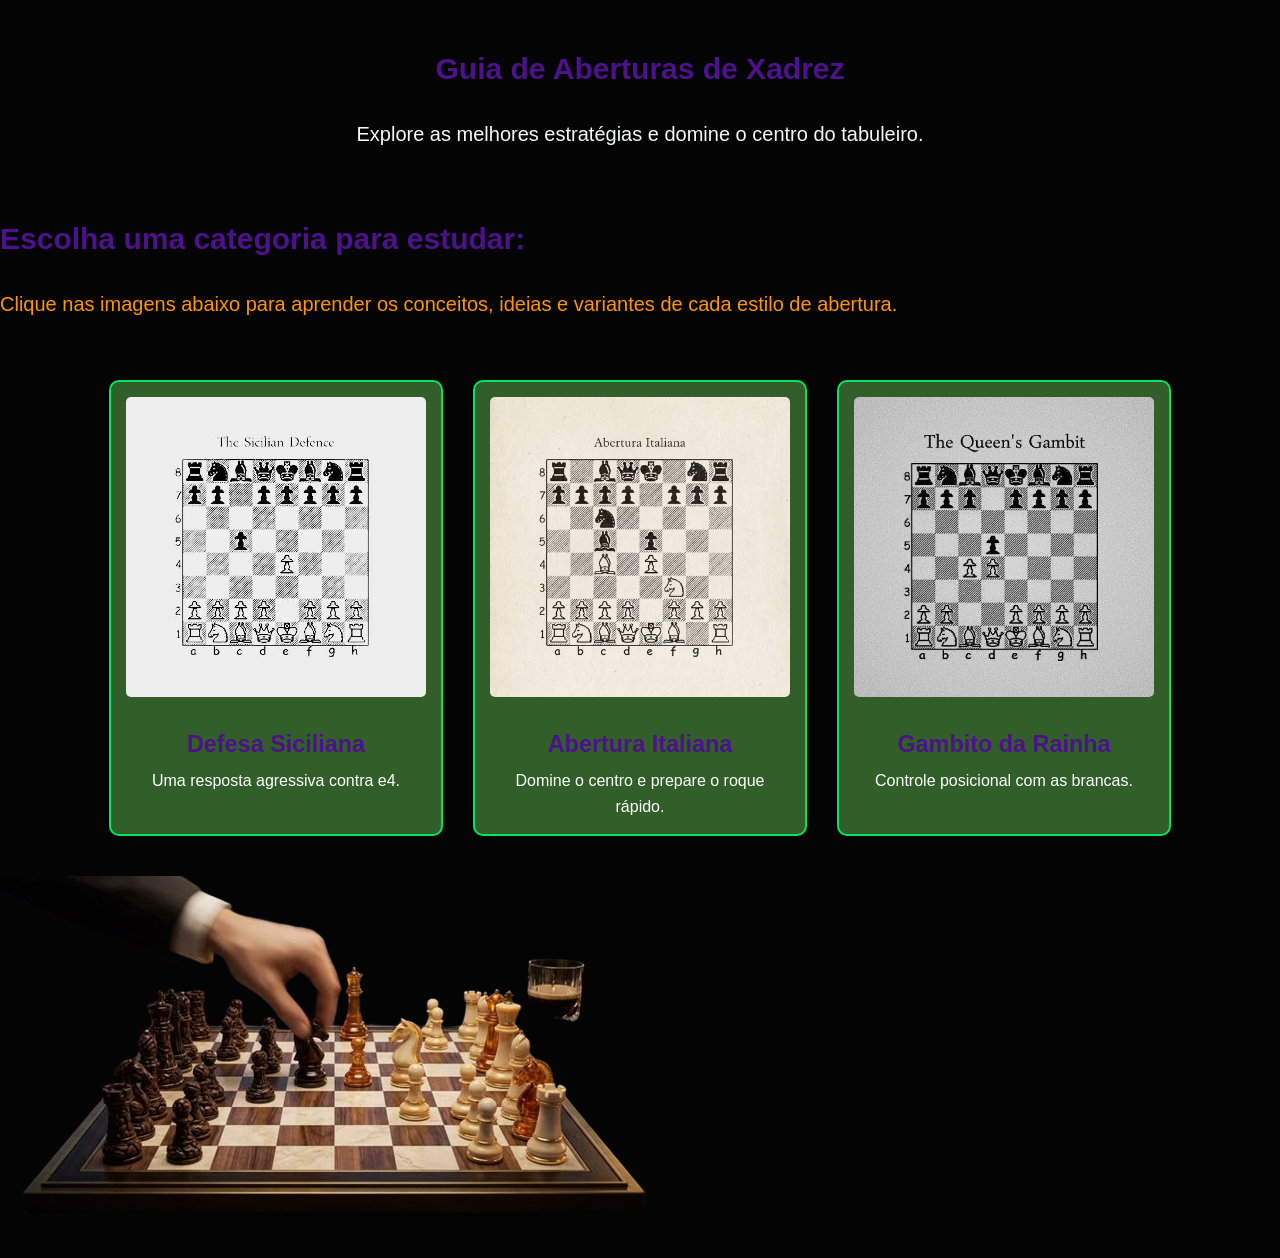
==== Abertura_Italiana.html @ a42f88b8 "Projeto site de xadrez" ====
<!DOCTYPE html>
<html lang="pt-br">
<head>
    <meta charset="UTF-8">
    <meta name="viewport" content="width=device-width, initial-scale=1.0">
    <meta http-equiv="X-UA-Compatible" content="IE=edge"> 
    <title>Aberturas de Xadrez</title>
    <link rel="stylesheet" href="xadrez.css">
</head>
<body>
    
    <header>
        <section class="cabecalho">
            <h1>Guia de Aberturas de Xadrez</h1>
            <p class="texto-claro">Explore as melhores estratégias e domine o centro do tabuleiro.</p>
        </section>
    </header>
    
    <main>
        <section class="sobre-site">
            <h2>Escolha uma categoria para estudar:</h2>
            <p>Clique nas imagens abaixo para aprender os conceitos, ideias e variantes de cada estilo de abertura.</p>
        </section>
        
        <!-- Grade de Botões de Imagens -->
        <section class="grid-aberturas">
            
            <!-- Botão 1 -->
            <a href="Defesa_Siciliana.html" class="botao-imagem">
                <!-- Substitua o src pela imagem real da abertura -->
                <img src="Siciliana.png" alt="Defesa Siciliana">
                <h3>Defesa Siciliana</h3>
                <p>Uma resposta agressiva contra e4.</p>
            </a>
            
            <!-- Botão 2 -->
            <a href="Abertura_Italiana.html" class="botao-imagem">
                <img src="Abertura italiana.png" alt="Abertura Italiana">
                <h3>Abertura Italiana</h3>
                <p>Domine o centro e prepare o roque rápido.</p>
            </a>
            
            <!-- Botão 3 -->
            <a href="Gambito_da_Rainha.html" class="botao-imagem">
                <img src="Gambito da Rainha.png" alt="Gambito da Rainha">
                <h3>Gambito da Rainha</h3>
                <p>Controle posicional com as brancas.</p>
            </a>
            
        </section>
        <img src="Tabuleirosemfundo.png" alt="Tabuleiro de xadrez">
    </main>

</body>
</html>
---- xadrez.css ----
/* ================= Base do Site ================= */
body {
    background-color: #040404; /* Fundo preto que você escolheu */
    color: #ff9500; /* Laranja para o texto padrão */
    font-family: 'Trebuchet MS', 'Lucida Sans Unicode', 'Lucida Grande', 'Lucida Sans', Arial, sans-serif;
    font-size: 20px;
    line-height: 1.6;
    margin: 0;
    padding: 0;
}

header {
    text-align: center;
    padding: 20px;
}

header img {
    height: 200px;
}

/* ================= Tipografia e Cores ================= */
h1, h2, h3 {
    color: #4c118b; /* Magenta */
}

/* Classes para destacar textos no meio dos parágrafos */
.texto-claro {
    color: #f6f8f7;
}

.destaque-ouro {
    color: #f1c15d; /* Amarelo/Ouro */
    font-weight: bold;
}

.destaque-claro {
    color: white;
    font-weight: bold;
}

/* ================= Sistema de Grid para os Botões ================= */
.grid-aberturas {
    display: flex;
    flex-wrap: wrap;
    justify-content: center;
    gap: 30px; /* Espaço entre as imagens */
    padding: 40px 20px;
}

/* ================= O Botão de Imagem Pulsante ================= */
.botao-imagem {
    background-color: #325e2a; /* Seu fundo marrom/acinzentado */
    border: 2px solid #0be25e; /* Borda rosa choque */
    border-radius: 10px;
    text-decoration: none;
    width: 300px;
    padding: 15px;
    text-align: center;
    color: #ff9500;
    
    /* Ativa a animação de pulso infinito */
    animation: pulsar 2s infinite;
    transition: transform 0.3s ease-in-out;
}

/* Efeito ao passar o mouse por cima do botão */
.botao-imagem:hover {
    transform: scale(1.05); /* Dá uma leve aumentada na imagem */
    border-color: #b03493; /* Muda para o rosa escuro */
}

.botao-imagem img {
    width: 100%; /* A imagem ocupa todo o espaço do botão */
    height: auto;
    border-radius: 5px;
    margin-bottom: 10px;
}

.botao-imagem h3 {
    margin: 10px 0 5px 0;
}

.botao-imagem p {
    font-size: 16px;
    color: white;
    margin: 0;
}

/* ================= A Animação Pulsante (Keyframes) ================= */
@keyframes pulsar {
    0% {
        box-shadow: 0 0 0 0 rgba(117, 15, 186, 0.7); /* Brilho na cor #ed0b65 */
    }
    70% {
        box-shadow: 0 0 20px 15px rgba(117, 15, 186, 0.7); /* O brilho expande e some */
    }
    100% {
        box-shadow: 0 0 0 0 rgba(117, 15, 186, 0.7);
    }
}

/* ================= Estilos da Segunda Página (Conteúdo) ================= */
.conteudo-abertura {
    max-width: 800px;
    margin: 0 auto;
    padding: 20px;
}

.btn-voltar {
    display: inline-block;
    color: #f6f8f7;
    background-color: #b03493;
    border: 2px solid #ed0b65;
    border-radius: 5px;
    padding: 10px 20px;
    text-decoration: none;
    margin: 20px;
    font-weight: bold;
}

.btn-voltar:hover {
    background-color: #ed0b65;
}

.area-tabuleiro {
    border: 2px dashed #b03493;
    padding: 50px;
    text-align: center;
    margin-top: 30px;
}
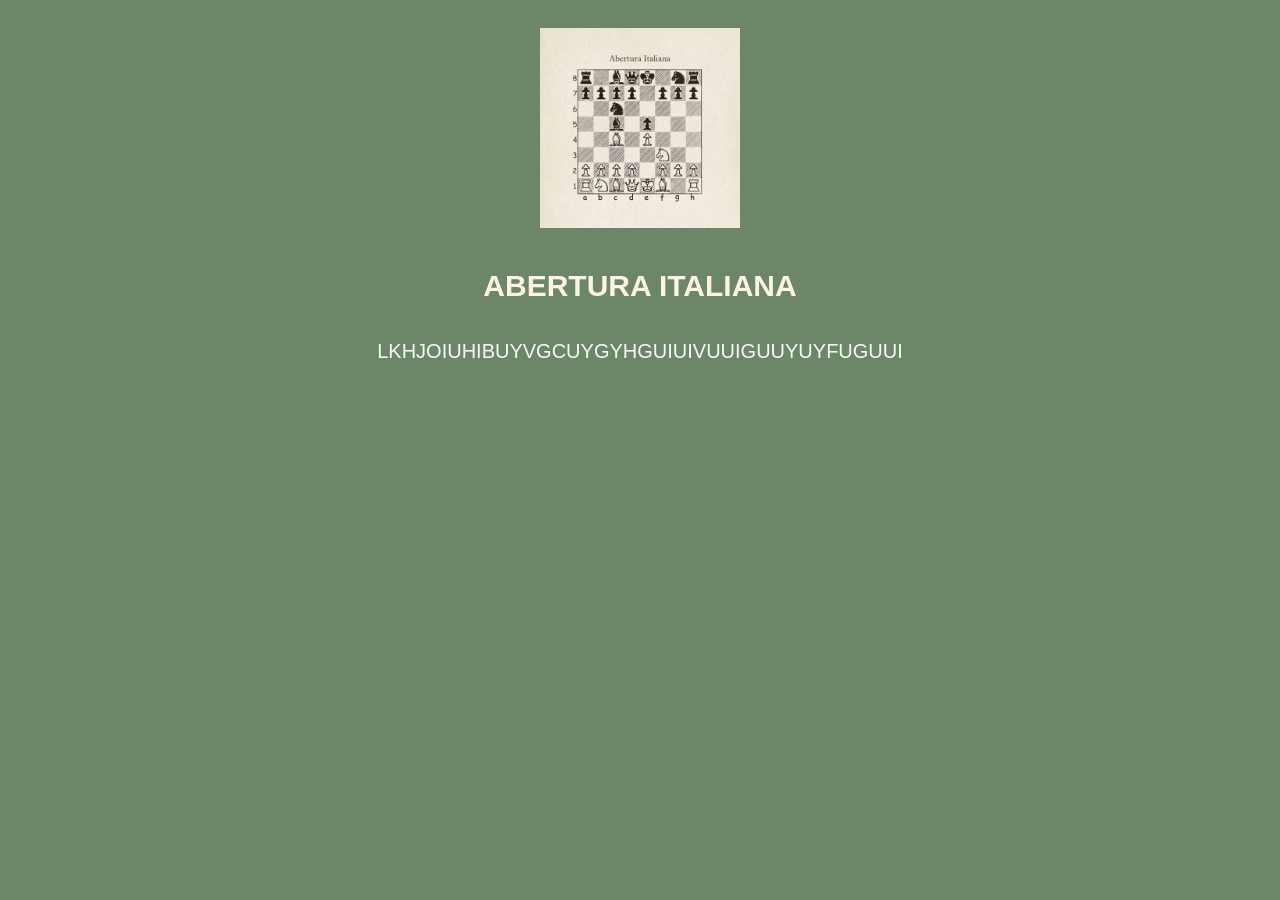
==== commit db0c2513: "alterei o href" ====
--- a/Abertura_Italiana.html
+++ b/Abertura_Italiana.html
@@ -5,50 +5,23 @@
     <meta name="viewport" content="width=device-width, initial-scale=1.0">
     <meta http-equiv="X-UA-Compatible" content="IE=edge"> 
     <title>Aberturas de Xadrez</title>
-    <link rel="stylesheet" href="xadrez.css">
+    <link rel="stylesheet" href="./style.css/xadrez.css">
 </head>
 <body>
     
     <header>
         <section class="cabecalho">
-            <h1>Guia de Aberturas de Xadrez</h1>
-            <p class="texto-claro">Explore as melhores estratégias e domine o centro do tabuleiro.</p>
+            <img src="./assets/Abertura italiana.png" alt="Tabuleiro de xadrez">
+            <h1>ABERTURA ITALIANA</h1>
+            <p class="texto-claro">LKHJOIUHIBUYVGCUYGYHGUIUIVUUIGUUYUYFUGUUI</p>
         </section>
     </header>
     
     <main>
-        <section class="sobre-site">
-            <h2>Escolha uma categoria para estudar:</h2>
-            <p>Clique nas imagens abaixo para aprender os conceitos, ideias e variantes de cada estilo de abertura.</p>
-        </section>
         
         <!-- Grade de Botões de Imagens -->
         <section class="grid-aberturas">
-            
-            <!-- Botão 1 -->
-            <a href="Defesa_Siciliana.html" class="botao-imagem">
-                <!-- Substitua o src pela imagem real da abertura -->
-                <img src="Siciliana.png" alt="Defesa Siciliana">
-                <h3>Defesa Siciliana</h3>
-                <p>Uma resposta agressiva contra e4.</p>
-            </a>
-            
-            <!-- Botão 2 -->
-            <a href="Abertura_Italiana.html" class="botao-imagem">
-                <img src="Abertura italiana.png" alt="Abertura Italiana">
-                <h3>Abertura Italiana</h3>
-                <p>Domine o centro e prepare o roque rápido.</p>
-            </a>
-            
-            <!-- Botão 3 -->
-            <a href="Gambito_da_Rainha.html" class="botao-imagem">
-                <img src="Gambito da Rainha.png" alt="Gambito da Rainha">
-                <h3>Gambito da Rainha</h3>
-                <p>Controle posicional com as brancas.</p>
-            </a>
-            
         </section>
-        <img src="Tabuleirosemfundo.png" alt="Tabuleiro de xadrez">
     </main>
 
 </body>
--- a/style.css/xadrez.css
+++ b/style.css/xadrez.css
@@ -0,0 +1,130 @@
+/* ================= Base do Site ================= */
+body {
+    background-color: #6c8767; /* Fundo preto que você escolheu */
+    color: #FCF2E5; /* Laranja para o texto padrão */
+    font-family: 'Trebuchet MS', 'Lucida Sans Unicode', 'Lucida Grande', 'Lucida Sans', Arial, sans-serif;
+    font-size: 20px;
+    line-height: 1.6;
+}
+
+header {
+    text-align: center;
+    padding: 20px;
+}
+
+header img {
+    height: 200px;
+}
+
+/* ================= Tipografia e Cores ================= */
+.h1, h2, h3 {
+    color: #d6cbbc; /* Magenta */
+    justify-content: center;
+
+}
+
+/* Classes para destacar textos no meio dos parágrafos */
+.texto-claro {
+    color: #f6f8f7;
+}
+
+.destaque-ouro {
+    color: #f1c15d; /* Amarelo/Ouro */
+    font-weight: bold;
+}
+
+.destaque-claro {
+    color: white;
+    font-weight: bold;
+}
+
+/* ================= Sistema de Grid para os Botões ================= */
+.grid-aberturas {
+    display: flex;
+    flex-wrap: wrap;
+    justify-content: center;
+    gap: 30px; /* Espaço entre as imagens */
+    padding: 40px 20px;
+}
+
+/* ================= O Botão de Imagem Pulsante ================= */
+.botao-imagem {
+    background-color: #325e2a; /* Seu fundo marrom/acinzentado */
+    border: 2px solid #0be25e; /* Borda rosa choque */
+    border-radius: 10px;
+    text-decoration: none;
+    width: 300px;
+    padding: 15px;
+    text-align: center;
+    color: #ff9500;
+    
+    /* Ativa a animação de pulso infinito */
+    animation: pulsar 2s infinite;
+    transition: transform 0.3s ease-in-out;
+}
+
+/* Efeito ao passar o mouse por cima do botão */
+.botao-imagem:hover {
+    transform: scale(1.05); /* Dá uma leve aumentada na imagem */
+    border-color: #deec0e; /* Muda para o rosa escuro */
+}
+
+.botao-imagem img {
+    width: 100%; /* A imagem ocupa todo o espaço do botão */
+    height: auto;
+    border-radius: 5px;
+    margin-bottom: 10px;
+}
+
+.botao-imagem h3 {
+    margin: 10px 0 5px 0;
+}
+
+.botao-imagem p {
+    font-size: 16px;
+    color: white;
+    margin: 0;
+}
+
+/* ================= A Animação Pulsante (Keyframes) ================= */
+@keyframes pulsar {
+    0% {
+        box-shadow: 0 0 0 0 rgba(247, 238, 66, 0.7); /* Brilho na cor #ed0b65 */
+    }
+    70% {
+        box-shadow: 0 0 20px 15px rgba(247, 238, 66, 0.7); /* O brilho expande e some */
+    }
+    100% {
+        box-shadow: 0 0 0 0 rgba(247, 238, 66, 0.7);
+    }
+}
+
+/* ================= Estilos da Segunda Página (Conteúdo) ================= */
+.conteudo-abertura {
+    max-width: 800px;
+    margin: 0 auto;
+    padding: 20px;
+}
+
+.btn-voltar {
+    display: inline-block;
+    color: #f6f8f7;
+    background-color: #b03493;
+    border: 2px solid #ed0b65;
+    border-radius: 5px;
+    padding: 10px 20px;
+    text-decoration: none;
+    margin: 20px;
+    font-weight: bold;
+}
+
+.btn-voltar:hover {
+    background-color: #ed0b65;
+}
+
+.area-tabuleiro {
+    border: 2px dashed #b03493;
+    padding: 50px;
+    text-align: center;
+    margin-top: 30px;
+}
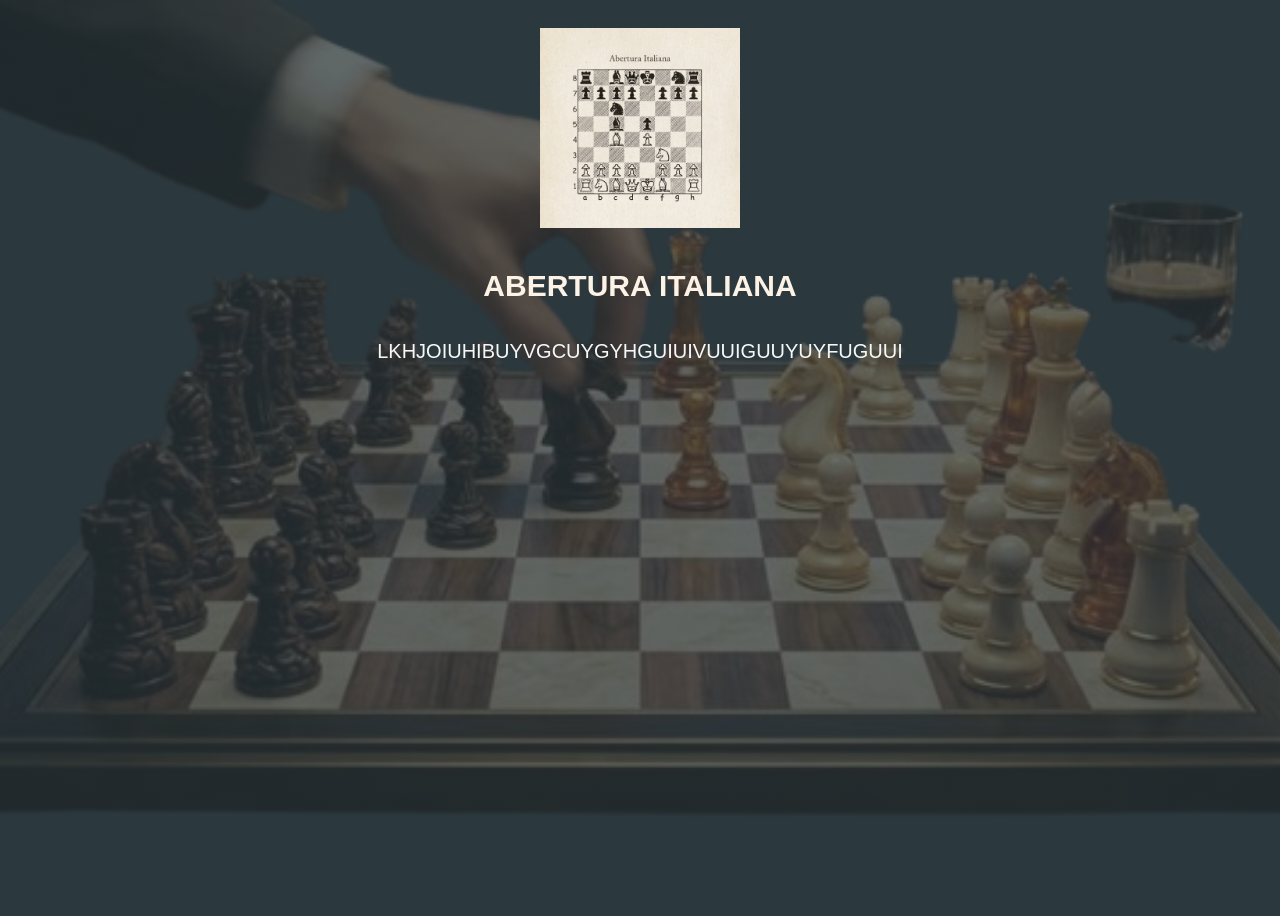
==== commit 6dcfe610: "coloquei um icone" ====
--- a/Abertura_Italiana.html
+++ b/Abertura_Italiana.html
@@ -4,8 +4,9 @@
     <meta charset="UTF-8">
     <meta name="viewport" content="width=device-width, initial-scale=1.0">
     <meta http-equiv="X-UA-Compatible" content="IE=edge"> 
+    <link rel="icon" type="image/x-icon" href="./assets/Youtube_Assets-removebg-preview.ico">
+    <link rel="stylesheet" href="./style.css/xadrez.css">
     <title>Aberturas de Xadrez</title>
-    <link rel="stylesheet" href="./style.css/xadrez.css">
 </head>
 <body>
     
--- a/style.css/xadrez.css
+++ b/style.css/xadrez.css
@@ -1,10 +1,18 @@
 /* ================= Base do Site ================= */
 body {
-    background-color: #6c8767; /* Fundo preto que você escolheu */
+    /* Troque este caminho pela imagem de fundo que você quiser usar. */
+    background-color: #2b383d;
+    background-image: linear-gradient(rgba(43, 56, 61, 0.72), rgba(43, 56, 61, 0.72)), url('../assets/Tabuleirosemfundo.png');
+    background-size: cover;
+    background-position: center;
+    background-repeat: no-repeat;
+    background-attachment: fixed;
+    min-height: 100vh;
     color: #FCF2E5; /* Laranja para o texto padrão */
     font-family: 'Trebuchet MS', 'Lucida Sans Unicode', 'Lucida Grande', 'Lucida Sans', Arial, sans-serif;
     font-size: 20px;
     line-height: 1.6;
+    justify-content: center;
 }
 
 header {
@@ -12,20 +20,20 @@
     padding: 20px;
 }
 
+/* Classes para destacar textos no meio dos parágrafos */
+.texto-claro {
+    color: #f6f8f7;
+    text-align: center;
+}
+
 header img {
     height: 200px;
 }
 
 /* ================= Tipografia e Cores ================= */
-.h1, h2, h3 {
-    color: #d6cbbc; /* Magenta */
-    justify-content: center;
-
-}
-
-/* Classes para destacar textos no meio dos parágrafos */
-.texto-claro {
-    color: #f6f8f7;
+.h1, h2, h3, p{
+    color: #f6f8f7; /* Magenta */
+    text-align: center;
 }
 
 .destaque-ouro {
@@ -42,7 +50,7 @@
 .grid-aberturas {
     display: flex;
     flex-wrap: wrap;
-    justify-content: center;
+    justify-content:center;
     gap: 30px; /* Espaço entre as imagens */
     padding: 40px 20px;
 }
@@ -65,7 +73,7 @@
 
 /* Efeito ao passar o mouse por cima do botão */
 .botao-imagem:hover {
-    transform: scale(1.05); /* Dá uma leve aumentada na imagem */
+    transform: scale(1.05); /* Aumenta o tamanho do botão */
     border-color: #deec0e; /* Muda para o rosa escuro */
 }
 
@@ -110,7 +118,7 @@
     display: inline-block;
     color: #f6f8f7;
     background-color: #b03493;
-    border: 2px solid #ed0b65;
+    border: 2px solid #cf0053;
     border-radius: 5px;
     padding: 10px 20px;
     text-decoration: none;
@@ -127,4 +135,11 @@
     padding: 50px;
     text-align: center;
     margin-top: 30px;
+}
+
+.abertura-rainha {
+    display: flex;
+    flex-direction: column;
+    align-items: center;
+    gap: 20px; /* Espaço entre os elementos */
 }
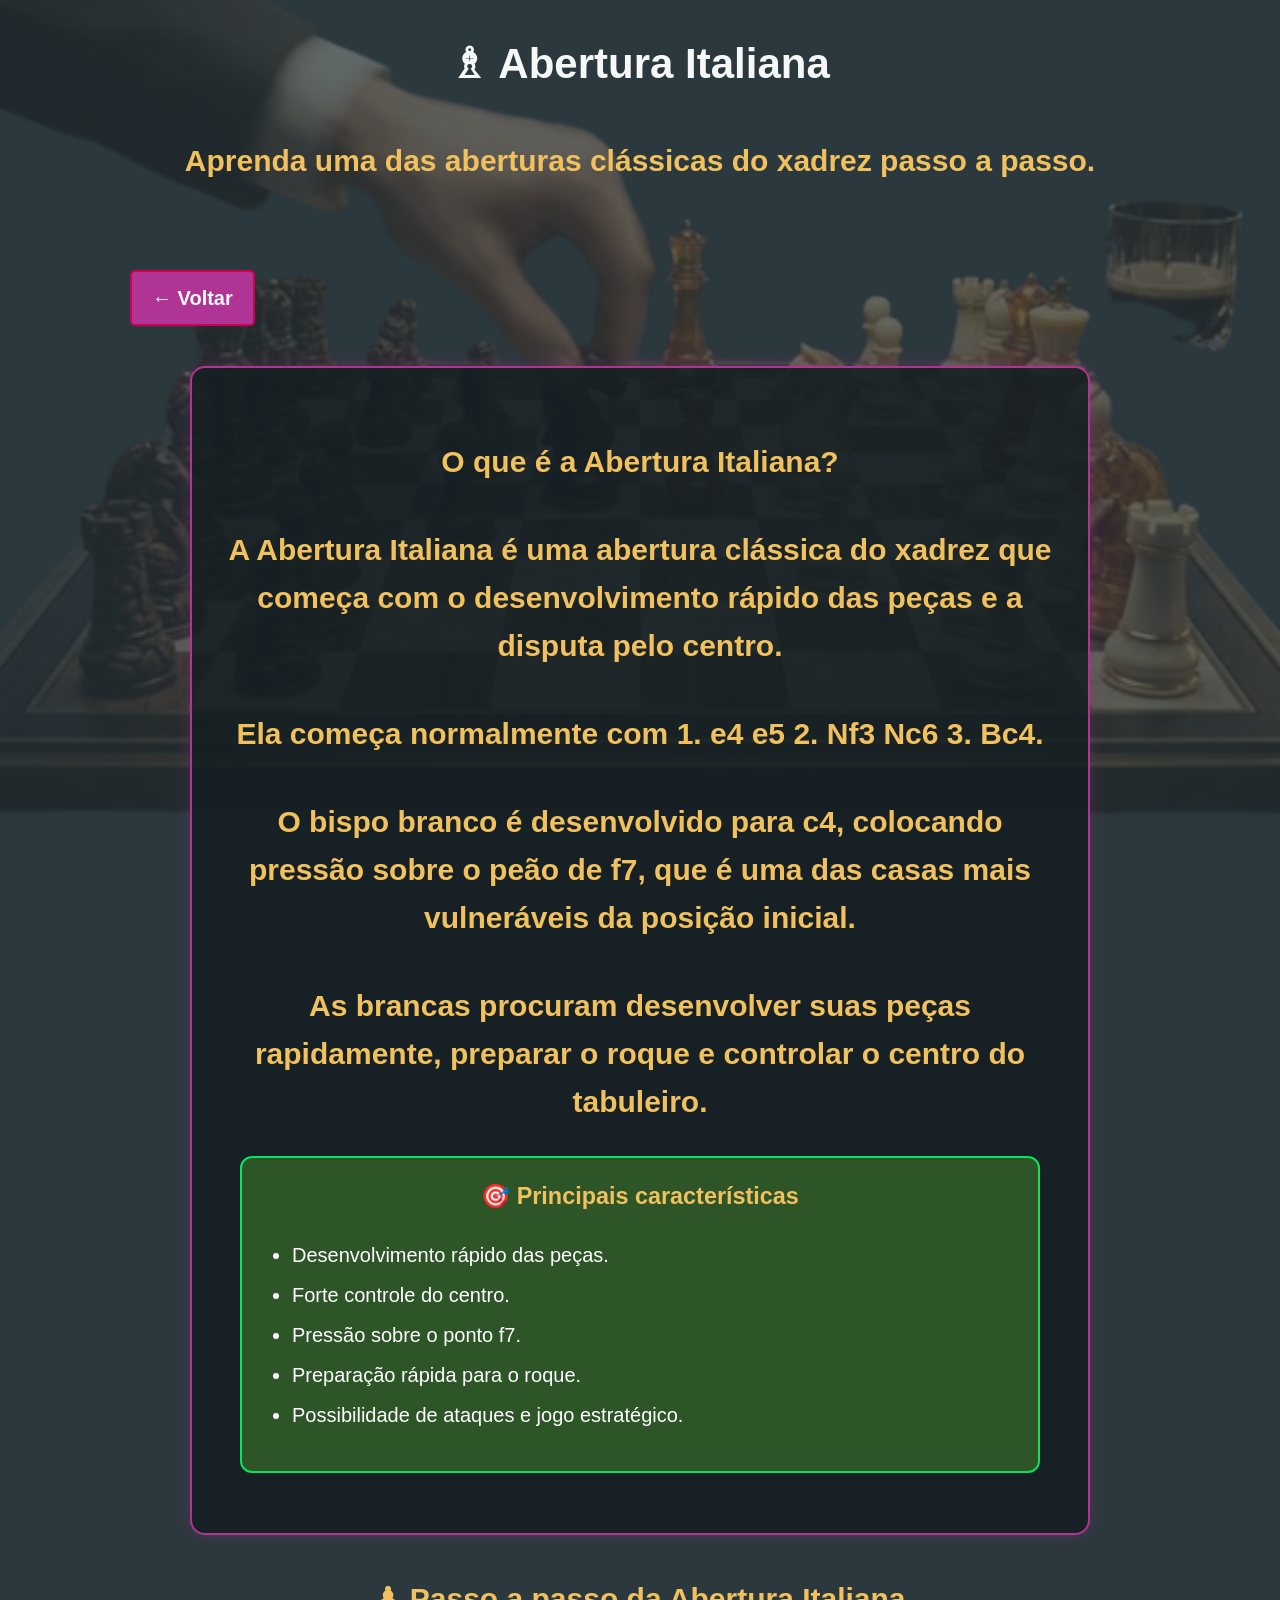
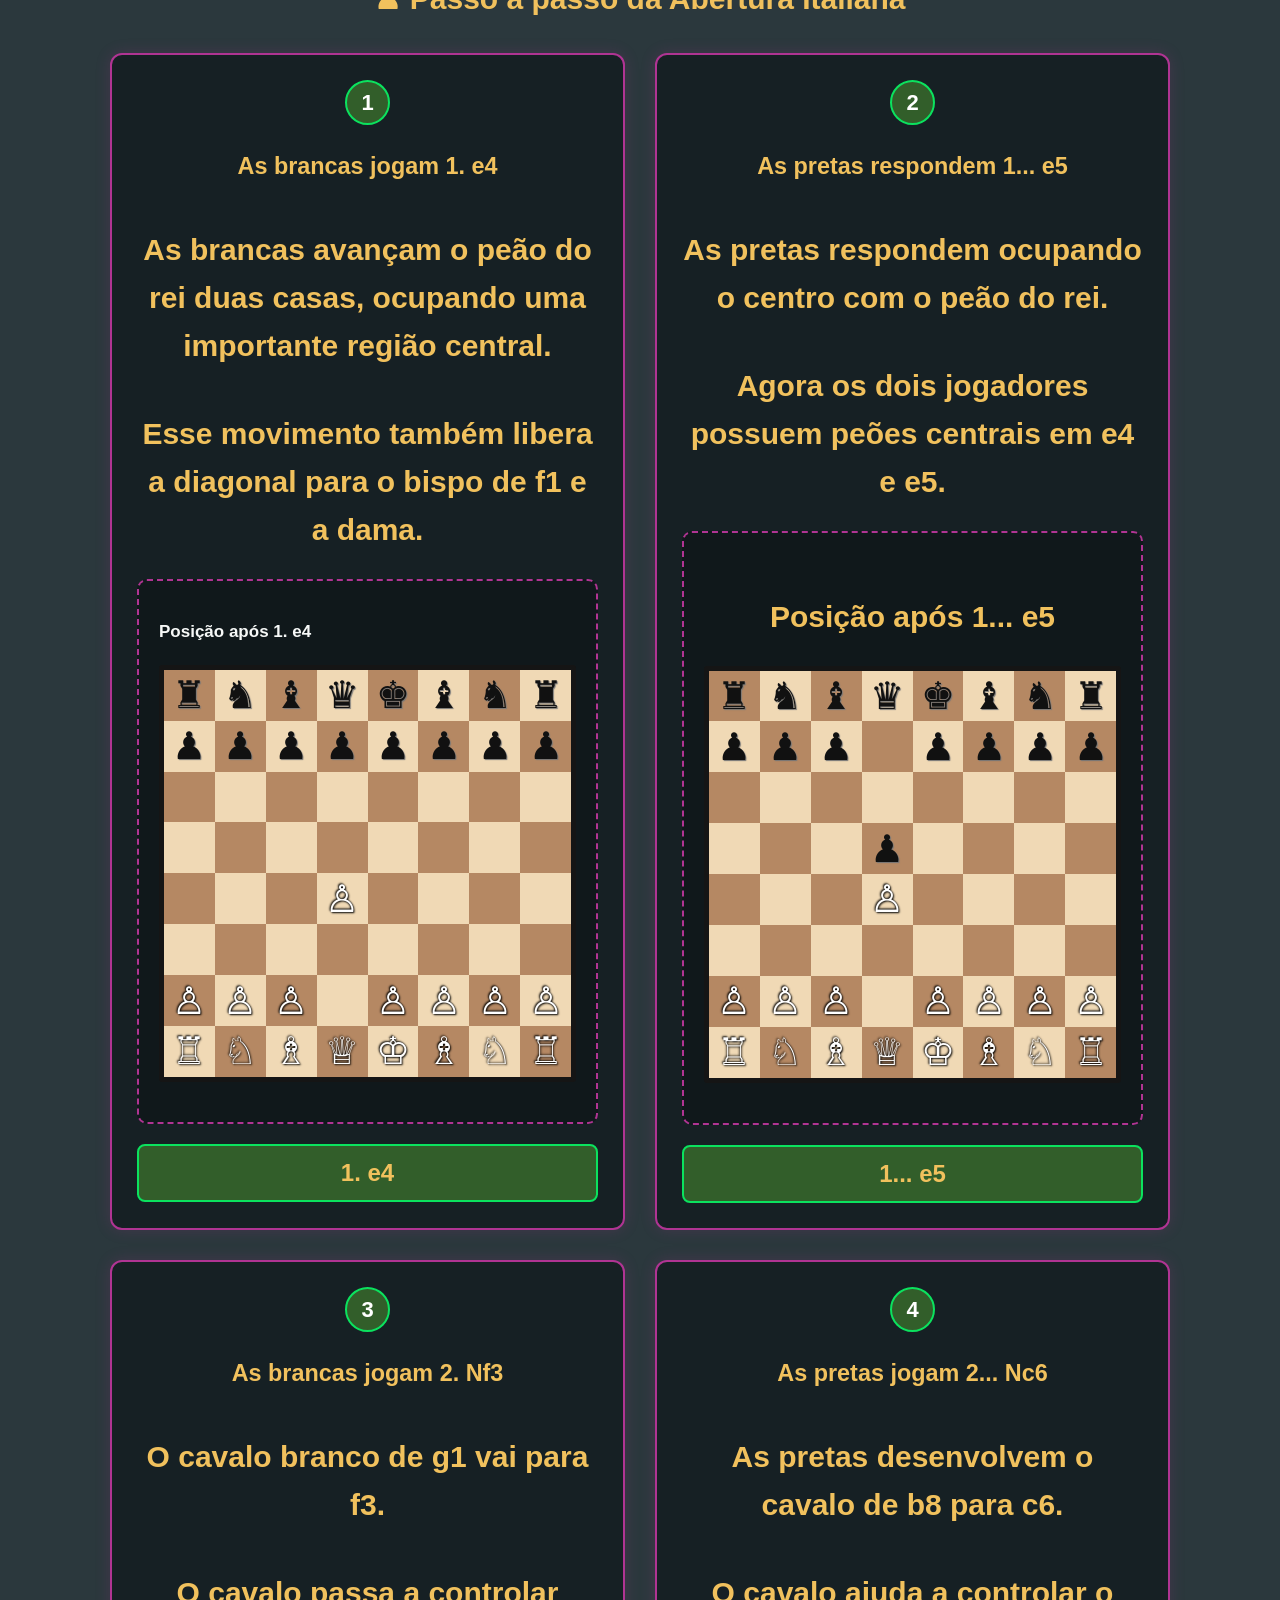
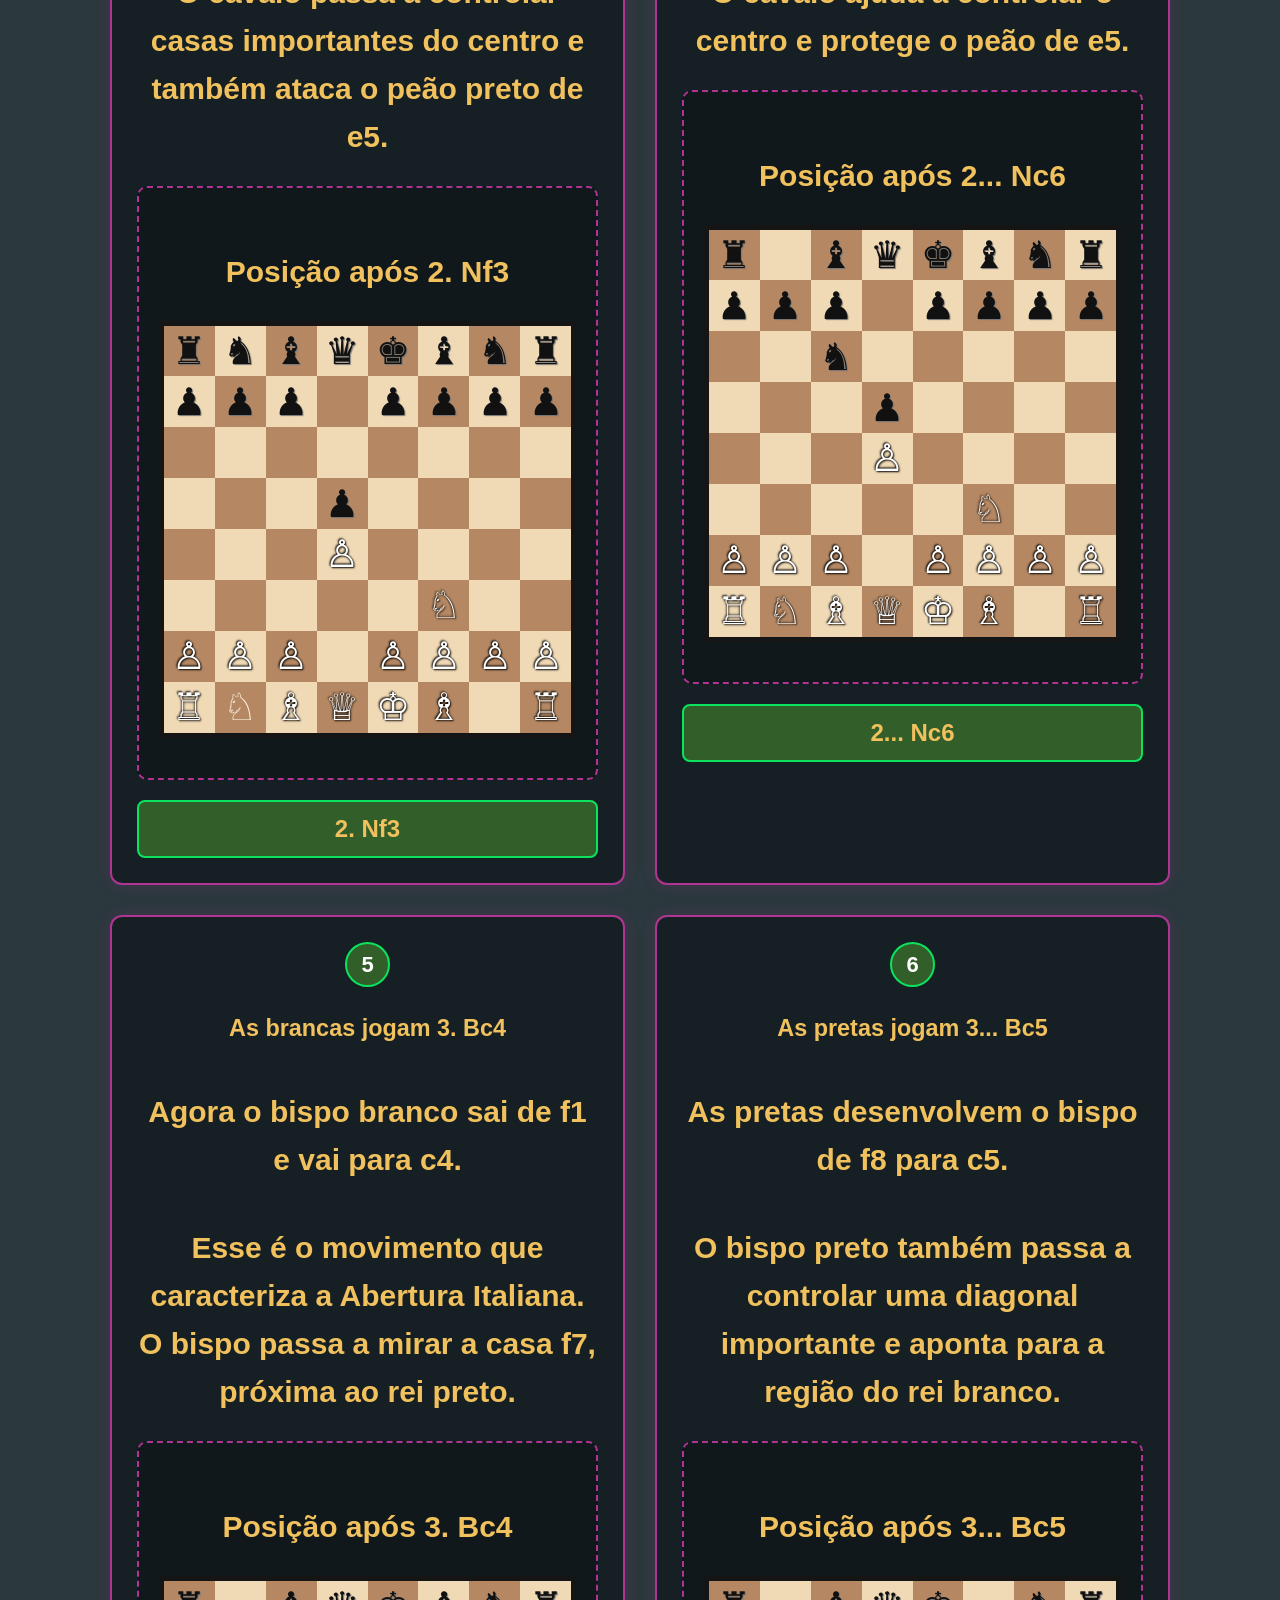
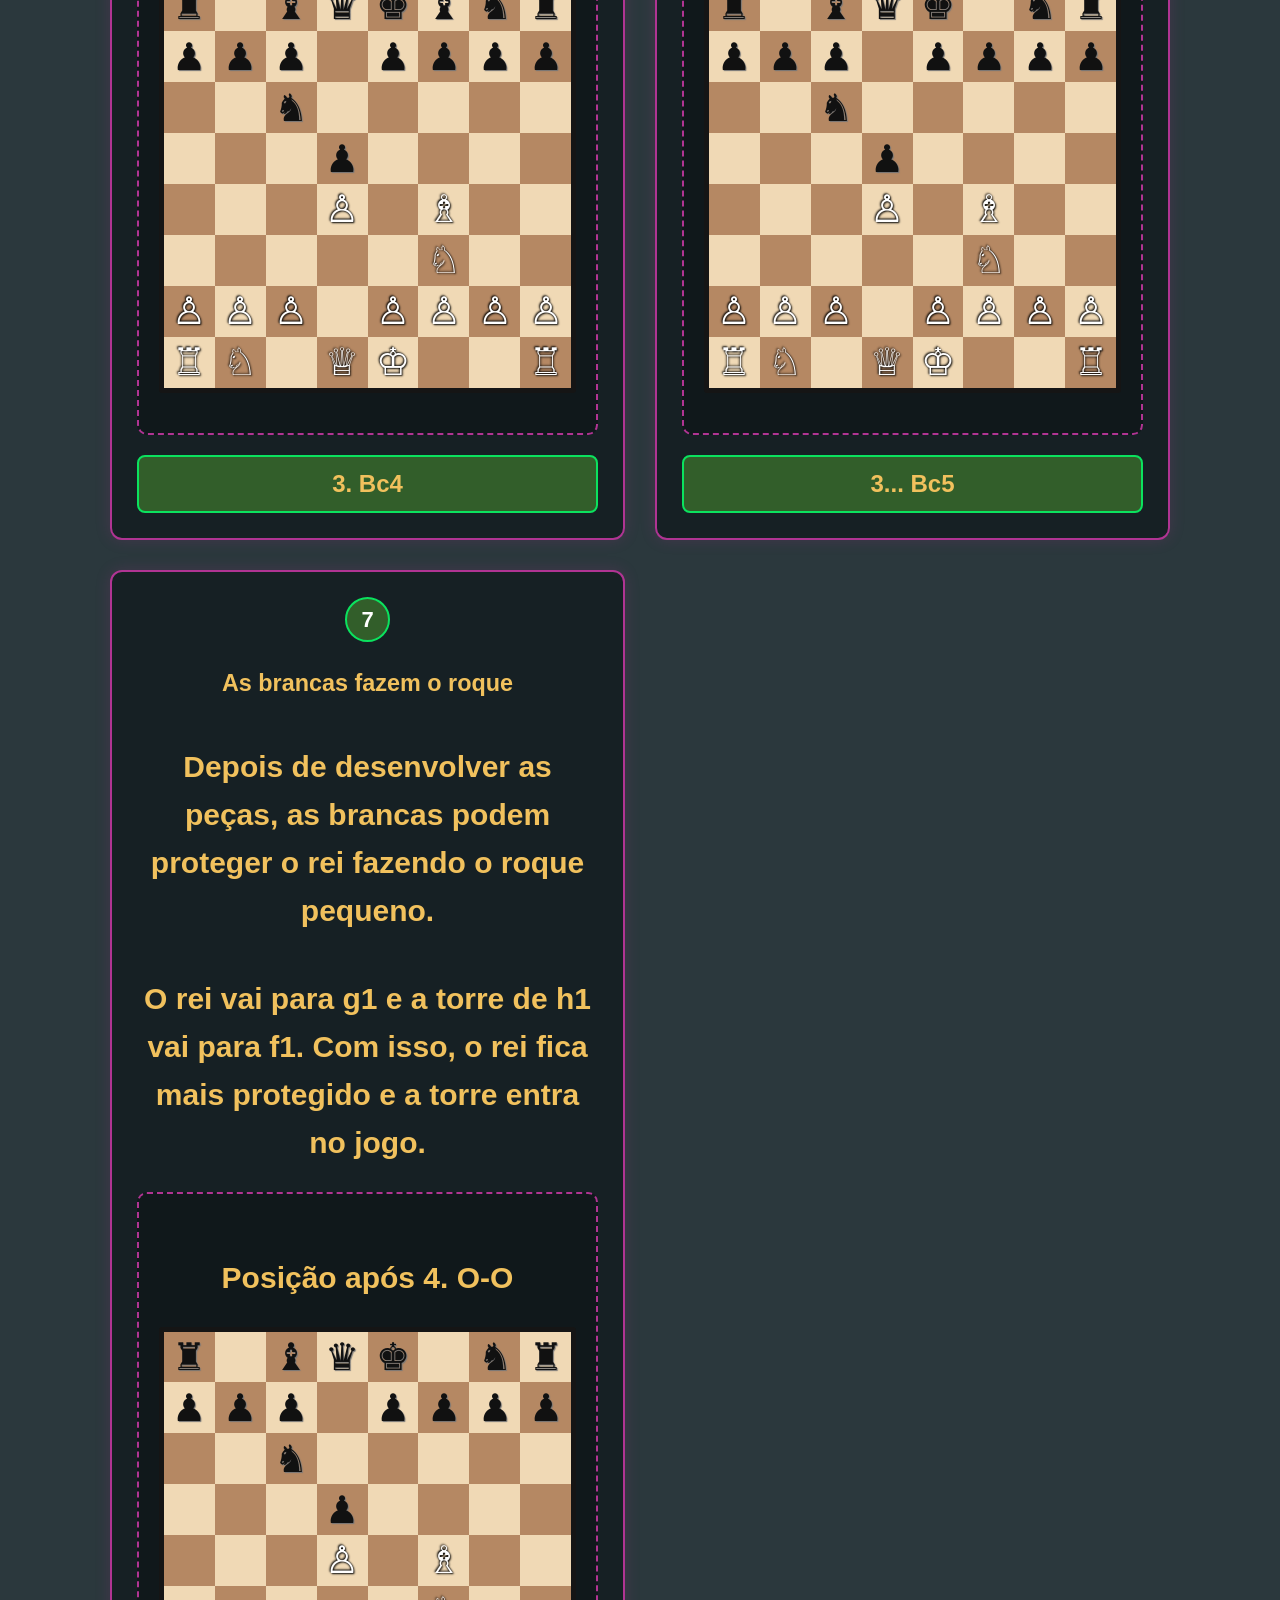
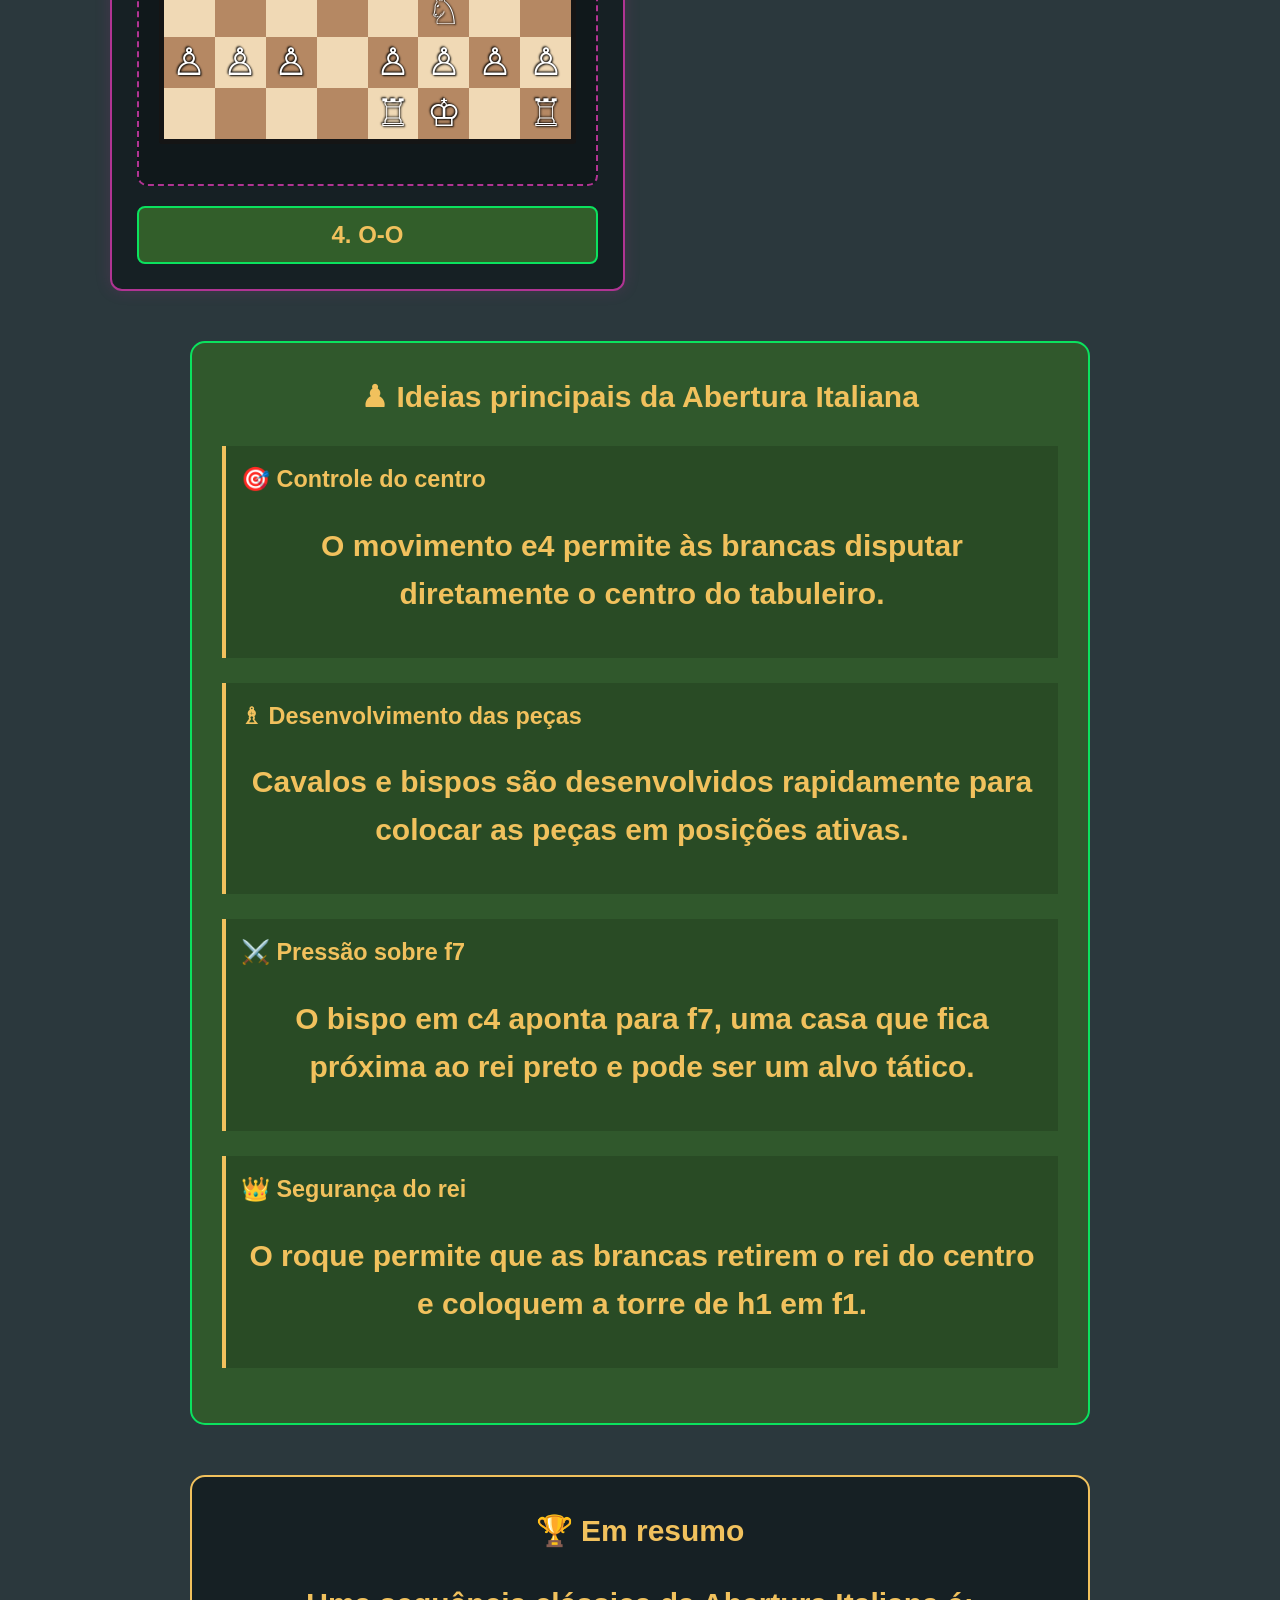
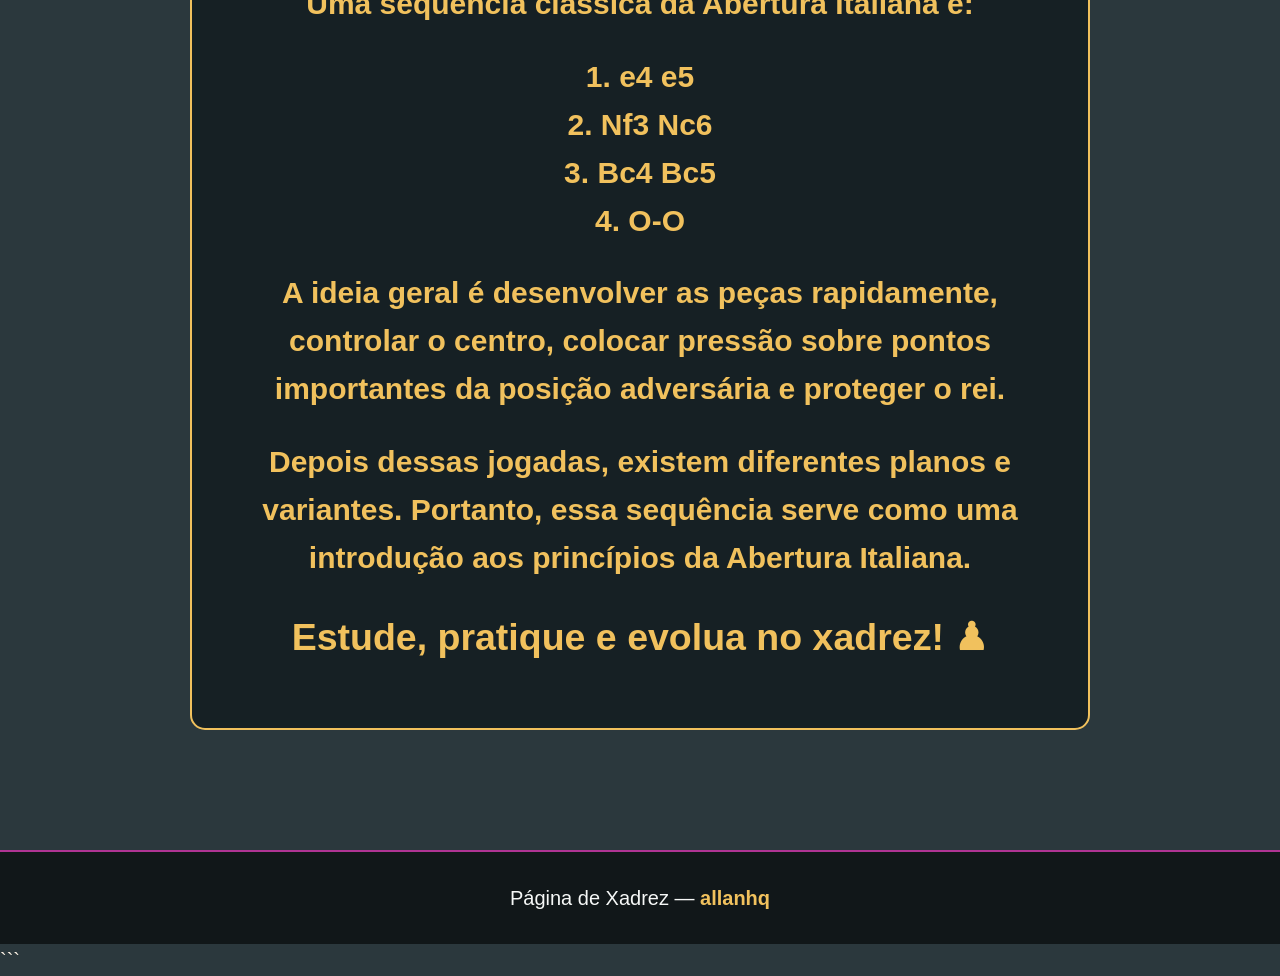
==== commit 528c9680: "Colocando as aberturas" ====
--- a/Abertura_Italiana.html
+++ b/Abertura_Italiana.html
@@ -1,29 +1,2054 @@
 <!DOCTYPE html>
-<html lang="pt-br">
+<html lang="pt-BR">
+
 <head>
+
     <meta charset="UTF-8">
+
     <meta name="viewport" content="width=device-width, initial-scale=1.0">
-    <meta http-equiv="X-UA-Compatible" content="IE=edge"> 
-    <link rel="icon" type="image/x-icon" href="./assets/Youtube_Assets-removebg-preview.ico">
-    <link rel="stylesheet" href="./style.css/xadrez.css">
-    <title>Aberturas de Xadrez</title>
+
+    <title>Abertura Italiana | Allanhq</title>
+
+
+    <style>
+
+        /* ================= BASE DO SITE ================= */
+
+        * {
+            box-sizing: border-box;
+        }
+
+        body {
+
+            background-color: #2b383d;
+
+            background-image:
+                linear-gradient(
+                    rgba(43, 56, 61, 0.72),
+                    rgba(43, 56, 61, 0.72)
+                ),
+                url('../assets/Tabuleirosemfundo.png');
+
+            background-size: cover;
+            background-position: center;
+            background-repeat: no-repeat;
+            background-attachment: fixed;
+
+            min-height: 100vh;
+
+            color: #FCF2E5;
+
+            font-family:
+                'Trebuchet MS',
+                'Lucida Sans Unicode',
+                'Lucida Grande',
+                'Lucida Sans',
+                Arial,
+                sans-serif;
+
+            font-size: 20px;
+            line-height: 1.6;
+
+            margin: 0;
+            padding: 0;
+        }
+
+
+        /* ================= CABEÇALHO ================= */
+
+        header {
+
+            text-align: center;
+
+            padding: 20px;
+        }
+
+        header h1 {
+
+            color: #f6f8f7;
+
+            font-size: 42px;
+
+            margin: 10px 0;
+        }
+
+        header p {
+
+            color: #f6f8f7;
+
+            max-width: 800px;
+
+            margin: 0 auto;
+        }
+
+
+        /* ================= TIPOGRAFIA ================= */
+
+        h1,
+        h2,
+        h3,
+        p {
+
+            color: #f6f8f7;
+
+            text-align: center;
+        }
+
+        h2 {
+
+            color: #f1c15d;
+
+            margin-top: 40px;
+        }
+
+        h3 {
+
+            color: #f1c15d;
+        }
+
+        .texto-claro {
+
+            color: #f6f8f7;
+
+            text-align: center;
+        }
+
+        .destaque-ouro {
+
+            color: #f1c15d;
+
+            font-weight: bold;
+        }
+
+        .destaque-claro {
+
+            color: white;
+
+            font-weight: bold;
+        }
+
+
+        /* ================= CONTEÚDO ================= */
+
+        .conteudo-abertura {
+
+            width: min(1100px, 92%);
+
+            margin: 0 auto;
+
+            padding: 20px;
+        }
+
+
+        /* ================= BOTÃO VOLTAR ================= */
+
+        .btn-voltar {
+
+            display: inline-block;
+
+            color: #f6f8f7;
+
+            background-color: #b03493;
+
+            border: 2px solid #cf0053;
+
+            border-radius: 5px;
+
+            padding: 10px 20px;
+
+            text-decoration: none;
+
+            margin: 20px;
+
+            font-weight: bold;
+
+            transition: 0.3s ease;
+        }
+
+        .btn-voltar:hover {
+
+            background-color: #ed0b65;
+
+            transform: scale(1.05);
+        }
+
+
+        /* ================= INTRODUÇÃO ================= */
+
+        .introducao-italiana {
+
+            background-color:
+                rgba(20, 30, 34, 0.85);
+
+            border: 2px solid #b03493;
+
+            border-radius: 15px;
+
+            padding: 30px;
+
+            margin: 20px auto 40px;
+
+            max-width: 900px;
+
+            box-shadow:
+                0 0 20px rgba(176, 52, 147, 0.25);
+        }
+
+        .introducao-italiana p {
+
+            text-align: justify;
+
+            margin: 15px 0;
+        }
+
+
+        /* ================= CAIXA DE INFORMAÇÃO ================= */
+
+        .caixa-informacao {
+
+            background-color:
+                rgba(50, 94, 42, 0.85);
+
+            border: 2px solid #0be25e;
+
+            border-radius: 12px;
+
+            padding: 20px;
+
+            margin: 30px auto;
+
+            max-width: 800px;
+        }
+
+        .caixa-informacao h3 {
+
+            margin-top: 0;
+        }
+
+        .caixa-informacao ul {
+
+            color: white;
+
+            padding-left: 30px;
+        }
+
+        .caixa-informacao li {
+
+            margin: 8px 0;
+        }
+
+
+        /* ================= PASSOS ================= */
+
+        .passos-italiana {
+
+            display: grid;
+
+            grid-template-columns:
+                repeat(2, minmax(0, 1fr));
+
+            gap: 30px;
+
+            margin-top: 30px;
+        }
+
+
+        /* ================= CARD DO PASSO ================= */
+
+        .passo-italiana {
+
+            background-color:
+                rgba(20, 30, 34, 0.90);
+
+            border: 2px solid #b03493;
+
+            border-radius: 12px;
+
+            padding: 25px;
+
+            box-shadow:
+                0 0 15px rgba(176, 52, 147, 0.20);
+
+            transition:
+                transform 0.3s ease,
+                box-shadow 0.3s ease;
+        }
+
+        .passo-italiana:hover {
+
+            transform: translateY(-5px);
+
+            box-shadow:
+                0 0 25px rgba(247, 238, 66, 0.25);
+        }
+
+
+        /* ================= NÚMERO DO PASSO ================= */
+
+        .numero-passo {
+
+            display: flex;
+
+            align-items: center;
+
+            justify-content: center;
+
+            width: 45px;
+
+            height: 45px;
+
+            margin: 0 auto 15px;
+
+            border-radius: 50%;
+
+            background-color: #325e2a;
+
+            border: 2px solid #0be25e;
+
+            color: white;
+
+            font-size: 22px;
+
+            font-weight: bold;
+        }
+
+
+        /* ================= TEXTO DOS PASSOS ================= */
+
+        .passo-italiana p {
+
+            text-align: justify;
+
+            font-size: 17px;
+
+            color: #f6f8f7;
+        }
+
+
+        /* ================= MOVIMENTO ================= */
+
+        .movimento {
+
+            display: block;
+
+            background-color: #325e2a;
+
+            border: 2px solid #0be25e;
+
+            color: #f1c15d;
+
+            text-align: center;
+
+            font-size: 24px;
+
+            font-weight: bold;
+
+            padding: 8px;
+
+            border-radius: 8px;
+
+            margin-top: 20px;
+        }
+
+
+        /* ================= ÁREA DO TABULEIRO ================= */
+
+        .area-tabuleiro {
+
+            border: 2px dashed #b03493;
+
+            padding: 20px;
+
+            text-align: center;
+
+            margin-top: 20px;
+
+            border-radius: 10px;
+
+            background-color:
+                rgba(0, 0, 0, 0.25);
+        }
+
+
+        /* ================= TABULEIRO ================= */
+
+        .tabuleiro {
+
+            width: 100%;
+
+            max-width: 420px;
+
+            aspect-ratio: 1 / 1;
+
+            margin: 20px auto;
+
+            display: grid;
+
+            grid-template-columns:
+                repeat(8, 1fr);
+
+            border: 5px solid #151515;
+
+            border-radius: 3px;
+
+            overflow: hidden;
+        }
+
+
+        .casa {
+
+            display: flex;
+
+            align-items: center;
+
+            justify-content: center;
+
+            aspect-ratio: 1 / 1;
+
+            font-size:
+                clamp(20px, 5vw, 38px);
+
+            line-height: 1;
+        }
+
+        .clara {
+
+            background-color: #f0d9b5;
+        }
+
+        .escura {
+
+            background-color: #b58863;
+        }
+
+        .branca {
+
+            color: #ffffff;
+
+            text-shadow:
+                1px 1px 2px #000,
+                -1px -1px 2px #000;
+        }
+
+        .preta {
+
+            color: #111111;
+
+            text-shadow:
+                1px 1px 1px #777;
+        }
+
+
+        /* ================= IDEIAS PRINCIPAIS ================= */
+
+        .ideias-principais {
+
+            background-color:
+                rgba(50, 94, 42, 0.85);
+
+            border: 2px solid #0be25e;
+
+            border-radius: 15px;
+
+            padding: 30px;
+
+            margin: 50px auto;
+
+            max-width: 900px;
+        }
+
+        .ideias-principais h2 {
+
+            margin-top: 0;
+        }
+
+        .ideia {
+
+            margin: 25px 0;
+
+            padding: 15px;
+
+            border-left:
+                4px solid #f1c15d;
+
+            background-color:
+                rgba(0, 0, 0, 0.15);
+        }
+
+        .ideia h3 {
+
+            text-align: left;
+
+            margin-top: 0;
+        }
+
+        .ideia p {
+
+            text-align: justify;
+
+            margin-bottom: 0;
+        }
+
+
+        /* ================= RESUMO ================= */
+
+        .resumo-italiana {
+
+            background-color:
+                rgba(20, 30, 34, 0.90);
+
+            border: 2px solid #f1c15d;
+
+            border-radius: 15px;
+
+            padding: 30px;
+
+            margin: 50px auto;
+
+            max-width: 900px;
+        }
+
+        .resumo-italiana h2 {
+
+            margin-top: 0;
+        }
+
+        .resumo-italiana p {
+
+            text-align: justify;
+        }
+
+        .frase-final {
+
+            color: #f1c15d;
+
+            font-size: 25px;
+
+            font-weight: bold;
+
+            text-align: center;
+
+            margin-top: 25px;
+        }
+
+
+        /* ================= RODAPÉ ================= */
+
+        footer {
+
+            text-align: center;
+
+            padding: 30px 20px;
+
+            margin-top: 50px;
+
+            background-color:
+                rgba(15, 20, 22, 0.90);
+
+            border-top:
+                2px solid #b03493;
+        }
+
+        footer p {
+
+            margin: 0;
+        }
+
+
+        /* ================= RESPONSIVIDADE ================= */
+
+        @media (max-width: 900px) {
+
+            body {
+
+                background-attachment: scroll;
+
+                font-size: 18px;
+            }
+
+            header h1 {
+
+                font-size: 35px;
+            }
+
+            .passos-italiana {
+
+                grid-template-columns: 1fr;
+            }
+
+            .conteudo-abertura {
+
+                width: 94%;
+
+                padding: 10px;
+            }
+        }
+
+
+        /* ================= CELULAR ================= */
+
+        @media (max-width: 600px) {
+
+            body {
+
+                font-size: 16px;
+
+                background-image:
+                    linear-gradient(
+                        rgba(43, 56, 61, 0.82),
+                        rgba(43, 56, 61, 0.82)
+                    ),
+                    url('../assets/Tabuleirosemfundo.png');
+            }
+
+            header {
+
+                padding: 15px 10px;
+            }
+
+            header h1 {
+
+                font-size: 28px;
+
+                line-height: 1.2;
+            }
+
+            header p {
+
+                font-size: 16px;
+            }
+
+            h2 {
+
+                font-size: 25px;
+            }
+
+            h3 {
+
+                font-size: 20px;
+            }
+
+            .conteudo-abertura {
+
+                width: 100%;
+
+                padding: 10px;
+            }
+
+            .btn-voltar {
+
+                display: block;
+
+                width: fit-content;
+
+                margin: 15px auto;
+            }
+
+            .introducao-italiana {
+
+                padding: 18px;
+
+                margin-top: 20px;
+            }
+
+            .introducao-italiana p {
+
+                text-align: left;
+
+                font-size: 16px;
+            }
+
+            .caixa-informacao {
+
+                padding: 18px;
+            }
+
+            .caixa-informacao ul {
+
+                padding-left: 20px;
+            }
+
+            .passos-italiana {
+
+                display: flex;
+
+                flex-direction: column;
+
+                gap: 20px;
+            }
+
+            .passo-italiana {
+
+                padding: 18px;
+            }
+
+            .passo-italiana p {
+
+                text-align: left;
+
+                font-size: 16px;
+            }
+
+            .tabuleiro {
+
+                max-width: 330px;
+
+                border-width: 3px;
+            }
+
+            .casa {
+
+                font-size: 27px;
+            }
+
+            .movimento {
+
+                font-size: 20px;
+            }
+
+            .ideias-principais,
+            .resumo-italiana {
+
+                padding: 20px;
+
+                margin: 30px auto;
+            }
+
+            .ideia p,
+            .resumo-italiana p {
+
+                text-align: left;
+
+                font-size: 16px;
+            }
+
+            .frase-final {
+
+                font-size: 20px;
+            }
+
+            footer {
+
+                padding: 20px 10px;
+            }
+        }
+
+
+        /* ================= CELULARES PEQUENOS ================= */
+
+        @media (max-width: 380px) {
+
+            header h1 {
+
+                font-size: 24px;
+            }
+
+            .tabuleiro {
+
+                max-width: 280px;
+            }
+
+            .casa {
+
+                font-size: 22px;
+            }
+
+            .passo-italiana {
+
+                padding: 14px;
+            }
+
+            .movimento {
+
+                font-size: 18px;
+            }
+        }
+
+    </style>
+
 </head>
+
+
 <body>
-    
+
+
+    <!-- ================= CABEÇALHO ================= -->
+
     <header>
-        <section class="cabecalho">
-            <img src="./assets/Abertura italiana.png" alt="Tabuleiro de xadrez">
-            <h1>ABERTURA ITALIANA</h1>
-            <p class="texto-claro">LKHJOIUHIBUYVGCUYGYHGUIUIVUUIGUUYUYFUGUUI</p>
+
+        <h1>
+            ♗ Abertura Italiana
+        </h1>
+
+        <h2>
+            Aprenda uma das aberturas clássicas do xadrez
+            passo a passo.
+        </h2>
+
+    </header>
+
+
+    <!-- ================= CONTEÚDO ================= -->
+
+    <main class="conteudo-abertura">
+
+
+        <!-- BOTÃO VOLTAR -->
+
+        <a href="index.html" class="btn-voltar">
+            ← Voltar
+        </a>
+
+
+        <!-- ================= INTRODUÇÃO ================= -->
+
+        <section class="introducao-italiana">
+
+            <h2>
+                O que é a Abertura Italiana?
+            </h2>
+
+            <h2>
+                A <span class="destaque-ouro">
+                    Abertura Italiana
+                </span>
+                é uma abertura clássica do xadrez que começa
+                com o desenvolvimento rápido das peças e a disputa
+                pelo centro.
+            </h2>
+
+            <h2>
+                Ela começa normalmente com
+                <strong>1. e4 e5 2. Nf3 Nc6 3. Bc4</strong>.
+            </h2>
+
+            <h2>
+                O bispo branco é desenvolvido para c4,
+                colocando pressão sobre o peão de f7,
+                que é uma das casas mais vulneráveis da posição inicial.
+            </h2>
+
+            <h2>
+                As brancas procuram desenvolver suas peças rapidamente,
+                preparar o roque e controlar o centro do tabuleiro.
+            </h2>
+
+
+            <!-- CAIXA DE INFORMAÇÃO -->
+
+            <div class="caixa-informacao">
+
+                <h3>
+                    🎯 Principais características
+                </h3>
+
+                <ul>
+
+                    <li>
+                        Desenvolvimento rápido das peças.
+                    </li>
+
+                    <li>
+                        Forte controle do centro.
+                    </li>
+
+                    <li>
+                        Pressão sobre o ponto f7.
+                    </li>
+
+                    <li>
+                        Preparação rápida para o roque.
+                    </li>
+
+                    <li>
+                        Possibilidade de ataques e jogo estratégico.
+                    </li>
+
+                </ul>
+
+            </div>
+
         </section>
-    </header>
-    
-    <main>
-        
-        <!-- Grade de Botões de Imagens -->
-        <section class="grid-aberturas">
+
+
+        <!-- ================= PASSO A PASSO ================= -->
+
+        <h2>
+            ♟ Passo a passo da Abertura Italiana
+        </h2>
+
+
+        <section class="passos-italiana">
+
+
+            <!-- =====================================================
+                 PASSO 1
+            ====================================================== -->
+
+            <article class="passo-italiana">
+
+                <div class="numero-passo">
+                    1
+                </div>
+
+                <h3>
+                    As brancas jogam 1. e4
+                </h3>
+
+                <h2>
+                    As brancas avançam o peão do rei duas casas,
+                    ocupando uma importante região central.
+                </h2>
+
+                <h2>
+                    Esse movimento também libera a diagonal
+                    para o bispo de f1 e a dama.
+                </h2>
+
+
+                <!-- TABULEIRO -->
+
+                <div class="area-tabuleiro">
+
+                    <p class="destaque-ouro">
+                        Posição após 1. e4
+                    </p>
+
+                    <div class="tabuleiro">
+
+
+                        <!-- 8 -->
+
+                        <div class="casa escura preta">♜</div>
+                        <div class="casa clara preta">♞</div>
+                        <div class="casa escura preta">♝</div>
+                        <div class="casa clara preta">♛</div>
+                        <div class="casa escura preta">♚</div>
+                        <div class="casa clara preta">♝</div>
+                        <div class="casa escura preta">♞</div>
+                        <div class="casa clara preta">♜</div>
+
+
+                        <!-- 7 -->
+
+                        <div class="casa clara preta">♟</div>
+                        <div class="casa escura preta">♟</div>
+                        <div class="casa clara preta">♟</div>
+                        <div class="casa escura preta">♟</div>
+                        <div class="casa clara preta">♟</div>
+                        <div class="casa escura preta">♟</div>
+                        <div class="casa clara preta">♟</div>
+                        <div class="casa escura preta">♟</div>
+
+
+                        <!-- 6 -->
+
+                        <div class="casa escura"></div>
+                        <div class="casa clara"></div>
+                        <div class="casa escura"></div>
+                        <div class="casa clara"></div>
+                        <div class="casa escura"></div>
+                        <div class="casa clara"></div>
+                        <div class="casa escura"></div>
+                        <div class="casa clara"></div>
+
+
+                        <!-- 5 -->
+
+                        <div class="casa clara"></div>
+                        <div class="casa escura"></div>
+                        <div class="casa clara"></div>
+                        <div class="casa escura"></div>
+                        <div class="casa clara"></div>
+                        <div class="casa escura"></div>
+                        <div class="casa clara"></div>
+                        <div class="casa escura"></div>
+
+
+                        <!-- 4 -->
+
+                        <div class="casa escura"></div>
+                        <div class="casa clara"></div>
+                        <div class="casa escura"></div>
+                        <div class="casa clara branca">
+                            ♙
+                        </div>
+                        <div class="casa escura"></div>
+                        <div class="casa clara"></div>
+                        <div class="casa escura"></div>
+                        <div class="casa clara"></div>
+
+
+                        <!-- 3 -->
+
+                        <div class="casa clara"></div>
+                        <div class="casa escura"></div>
+                        <div class="casa clara"></div>
+                        <div class="casa escura"></div>
+                        <div class="casa clara"></div>
+                        <div class="casa escura"></div>
+                        <div class="casa clara"></div>
+                        <div class="casa escura"></div>
+
+
+                        <!-- 2 -->
+
+                        <div class="casa escura branca">♙</div>
+                        <div class="casa clara branca">♙</div>
+                        <div class="casa escura branca">♙</div>
+                        <div class="casa clara"></div>
+                        <div class="casa escura branca">♙</div>
+                        <div class="casa clara branca">♙</div>
+                        <div class="casa escura branca">♙</div>
+                        <div class="casa clara branca">♙</div>
+
+
+                        <!-- 1 -->
+
+                        <div class="casa clara branca">♖</div>
+                        <div class="casa escura branca">♘</div>
+                        <div class="casa clara branca">♗</div>
+                        <div class="casa escura branca">♕</div>
+                        <div class="casa clara branca">♔</div>
+                        <div class="casa escura branca">♗</div>
+                        <div class="casa clara branca">♘</div>
+                        <div class="casa escura branca">♖</div>
+
+                    </div>
+
+                </div>
+
+
+                <span class="movimento">
+                    1. e4
+                </span>
+
+            </article>
+
+
+            <!-- =====================================================
+                 PASSO 2
+            ====================================================== -->
+
+            <article class="passo-italiana">
+
+                <div class="numero-passo">
+                    2
+                </div>
+
+                <h3>
+                    As pretas respondem 1... e5
+                </h3>
+
+                <h2>
+                    As pretas respondem ocupando o centro com
+                    o peão do rei.
+                </h2>
+
+                <h2>
+                    Agora os dois jogadores possuem peões centrais
+                    em e4 e e5.
+                </h2>
+
+
+                <!-- TABULEIRO -->
+
+                <div class="area-tabuleiro">
+
+                    <h2 class="destaque-ouro">
+                        Posição após 1... e5
+                    </h2>
+
+                    <div class="tabuleiro">
+
+
+                        <!-- 8 -->
+
+                        <div class="casa escura preta">♜</div>
+                        <div class="casa clara preta">♞</div>
+                        <div class="casa escura preta">♝</div>
+                        <div class="casa clara preta">♛</div>
+                        <div class="casa escura preta">♚</div>
+                        <div class="casa clara preta">♝</div>
+                        <div class="casa escura preta">♞</div>
+                        <div class="casa clara preta">♜</div>
+
+
+                        <!-- 7 -->
+
+                        <div class="casa clara preta">♟</div>
+                        <div class="casa escura preta">♟</div>
+                        <div class="casa clara preta">♟</div>
+                        <div class="casa escura"></div>
+                        <div class="casa clara preta">♟</div>
+                        <div class="casa escura preta">♟</div>
+                        <div class="casa clara preta">♟</div>
+                        <div class="casa escura preta">♟</div>
+
+
+                        <!-- 6 -->
+
+                        <div class="casa escura"></div>
+                        <div class="casa clara"></div>
+                        <div class="casa escura"></div>
+                        <div class="casa clara"></div>
+                        <div class="casa escura"></div>
+                        <div class="casa clara"></div>
+                        <div class="casa escura"></div>
+                        <div class="casa clara"></div>
+
+
+                        <!-- 5 -->
+
+                        <div class="casa clara"></div>
+                        <div class="casa escura"></div>
+                        <div class="casa clara"></div>
+                        <div class="casa escura preta">
+                            ♟
+                        </div>
+                        <div class="casa clara"></div>
+                        <div class="casa escura"></div>
+                        <div class="casa clara"></div>
+                        <div class="casa escura"></div>
+
+
+                        <!-- 4 -->
+
+                        <div class="casa escura"></div>
+                        <div class="casa clara"></div>
+                        <div class="casa escura"></div>
+                        <div class="casa clara branca">
+                            ♙
+                        </div>
+                        <div class="casa escura"></div>
+                        <div class="casa clara"></div>
+                        <div class="casa escura"></div>
+                        <div class="casa clara"></div>
+
+
+                        <!-- 3 -->
+
+                        <div class="casa clara"></div>
+                        <div class="casa escura"></div>
+                        <div class="casa clara"></div>
+                        <div class="casa escura"></div>
+                        <div class="casa clara"></div>
+                        <div class="casa escura"></div>
+                        <div class="casa clara"></div>
+                        <div class="casa escura"></div>
+
+
+                        <!-- 2 -->
+
+                        <div class="casa escura branca">♙</div>
+                        <div class="casa clara branca">♙</div>
+                        <div class="casa escura branca">♙</div>
+                        <div class="casa clara"></div>
+                        <div class="casa escura branca">♙</div>
+                        <div class="casa clara branca">♙</div>
+                        <div class="casa escura branca">♙</div>
+                        <div class="casa clara branca">♙</div>
+
+
+                        <!-- 1 -->
+
+                        <div class="casa clara branca">♖</div>
+                        <div class="casa escura branca">♘</div>
+                        <div class="casa clara branca">♗</div>
+                        <div class="casa escura branca">♕</div>
+                        <div class="casa clara branca">♔</div>
+                        <div class="casa escura branca">♗</div>
+                        <div class="casa clara branca">♘</div>
+                        <div class="casa escura branca">♖</div>
+
+                    </div>
+
+                </div>
+
+
+                <span class="movimento">
+                    1... e5
+                </span>
+
+            </article>
+
+
+            <!-- =====================================================
+                 PASSO 3
+            ====================================================== -->
+
+            <article class="passo-italiana">
+
+                <div class="numero-passo">
+                    3
+                </div>
+
+                <h3>
+                    As brancas jogam 2. Nf3
+                </h3>
+
+                <h2>
+                    O cavalo branco de g1 vai para f3.
+                </h2>
+
+                <h2>
+                    O cavalo passa a controlar casas importantes
+                    do centro e também ataca o peão preto de e5.
+                </h2>
+
+
+                <!-- TABULEIRO -->
+
+                <div class="area-tabuleiro">
+
+                    <h2 class="destaque-ouro">
+                        Posição após 2. Nf3
+                    </h2>
+
+                    <div class="tabuleiro">
+
+
+                        <!-- 8 -->
+
+                        <div class="casa escura preta">♜</div>
+                        <div class="casa clara preta">♞</div>
+                        <div class="casa escura preta">♝</div>
+                        <div class="casa clara preta">♛</div>
+                        <div class="casa escura preta">♚</div>
+                        <div class="casa clara preta">♝</div>
+                        <div class="casa escura preta">♞</div>
+                        <div class="casa clara preta">♜</div>
+
+
+                        <!-- 7 -->
+
+                        <div class="casa clara preta">♟</div>
+                        <div class="casa escura preta">♟</div>
+                        <div class="casa clara preta">♟</div>
+                        <div class="casa escura"></div>
+                        <div class="casa clara preta">♟</div>
+                        <div class="casa escura preta">♟</div>
+                        <div class="casa clara preta">♟</div>
+                        <div class="casa escura preta">♟</div>
+
+
+                        <!-- 6 -->
+
+                        <div class="casa escura"></div>
+                        <div class="casa clara"></div>
+                        <div class="casa escura"></div>
+                        <div class="casa clara"></div>
+                        <div class="casa escura"></div>
+                        <div class="casa clara"></div>
+                        <div class="casa escura"></div>
+                        <div class="casa clara"></div>
+
+
+                        <!-- 5 -->
+
+                        <div class="casa clara"></div>
+                        <div class="casa escura"></div>
+                        <div class="casa clara"></div>
+                        <div class="casa escura preta">♟</div>
+                        <div class="casa clara"></div>
+                        <div class="casa escura"></div>
+                        <div class="casa clara"></div>
+                        <div class="casa escura"></div>
+
+
+                        <!-- 4 -->
+
+                        <div class="casa escura"></div>
+                        <div class="casa clara"></div>
+                        <div class="casa escura"></div>
+                        <div class="casa clara branca">♙</div>
+                        <div class="casa escura"></div>
+                        <div class="casa clara"></div>
+                        <div class="casa escura"></div>
+                        <div class="casa clara"></div>
+
+
+                        <!-- 3 -->
+
+                        <div class="casa clara"></div>
+                        <div class="casa escura"></div>
+                        <div class="casa clara"></div>
+                        <div class="casa escura"></div>
+                        <div class="casa clara"></div>
+
+                        <div class="casa escura branca">
+                            ♘
+                        </div>
+
+                        <div class="casa clara"></div>
+                        <div class="casa escura"></div>
+
+
+                        <!-- 2 -->
+
+                        <div class="casa escura branca">♙</div>
+                        <div class="casa clara branca">♙</div>
+                        <div class="casa escura branca">♙</div>
+                        <div class="casa clara"></div>
+                        <div class="casa escura branca">♙</div>
+                        <div class="casa clara branca">♙</div>
+                        <div class="casa escura branca">♙</div>
+                        <div class="casa clara branca">♙</div>
+
+
+                        <!-- 1 -->
+
+                        <div class="casa clara branca">♖</div>
+                        <div class="casa escura white">♘</div>
+                        <div class="casa clara branca">♗</div>
+                        <div class="casa escura branca">♕</div>
+                        <div class="casa clara branca">♔</div>
+                        <div class="casa escura branca">♗</div>
+                        <div class="casa clara"></div>
+                        <div class="casa escura branca">♖</div>
+
+                    </div>
+
+                </div>
+
+
+                <span class="movimento">
+                    2. Nf3
+                </span>
+
+            </article>
+
+
+            <!-- =====================================================
+                 PASSO 4
+            ====================================================== -->
+
+            <article class="passo-italiana">
+
+                <div class="numero-passo">
+                    4
+                </div>
+
+                <h3>
+                    As pretas jogam 2... Nc6
+                </h3>
+
+                <h2>
+                    As pretas desenvolvem o cavalo de b8 para c6.
+                </h2>
+
+                <h2>
+                    O cavalo ajuda a controlar o centro e protege
+                    o peão de e5.
+                </h2>
+
+
+                <!-- TABULEIRO -->
+
+                <div class="area-tabuleiro">
+
+                    <h2 class="destaque-ouro">
+                        Posição após 2... Nc6
+                    </h2>
+
+                    <div class="tabuleiro">
+
+
+                        <!-- 8 -->
+
+                        <div class="casa escura preta">♜</div>
+                        <div class="casa clara"></div>
+                        <div class="casa escura preta">♝</div>
+                        <div class="casa clara preta">♛</div>
+                        <div class="casa escura preta">♚</div>
+                        <div class="casa clara preta">♝</div>
+                        <div class="casa escura preta">♞</div>
+                        <div class="casa clara preta">♜</div>
+
+
+                        <!-- 7 -->
+
+                        <div class="casa clara preta">♟</div>
+                        <div class="casa escura preta">♟</div>
+                        <div class="casa clara preta">♟</div>
+                        <div class="casa escura"></div>
+                        <div class="casa clara preta">♟</div>
+                        <div class="casa escura preta">♟</div>
+                        <div class="casa clara preta">♟</div>
+                        <div class="casa escura preta">♟</div>
+
+
+                        <!-- 6 -->
+
+                        <div class="casa escura"></div>
+                        <div class="casa clara"></div>
+
+                        <div class="casa escura preta">
+                            ♞
+                        </div>
+
+                        <div class="casa clara"></div>
+                        <div class="casa escura"></div>
+                        <div class="casa clara"></div>
+                        <div class="casa escura"></div>
+                        <div class="casa clara"></div>
+
+
+                        <!-- 5 -->
+
+                        <div class="casa clara"></div>
+                        <div class="casa escura"></div>
+                        <div class="casa clara"></div>
+                        <div class="casa escura preta">♟</div>
+                        <div class="casa clara"></div>
+                        <div class="casa escura"></div>
+                        <div class="casa clara"></div>
+                        <div class="casa escura"></div>
+
+
+                        <!-- 4 -->
+
+                        <div class="casa escura"></div>
+                        <div class="casa clara"></div>
+                        <div class="casa escura"></div>
+                        <div class="casa clara branca">♙</div>
+                        <div class="casa escura"></div>
+                        <div class="casa clara"></div>
+                        <div class="casa escura"></div>
+                        <div class="casa clara"></div>
+
+
+                        <!-- 3 -->
+
+                        <div class="casa clara"></div>
+                        <div class="casa escura"></div>
+                        <div class="casa clara"></div>
+                        <div class="casa escura"></div>
+                        <div class="casa clara"></div>
+                        <div class="casa escura branca">♘</div>
+                        <div class="casa clara"></div>
+                        <div class="casa escura"></div>
+
+
+                        <!-- 2 -->
+
+                        <div class="casa escura branca">♙</div>
+                        <div class="casa clara branca">♙</div>
+                        <div class="casa escura branca">♙</div>
+                        <div class="casa clara"></div>
+                        <div class="casa escura branca">♙</div>
+                        <div class="casa clara branca">♙</div>
+                        <div class="casa escura branca">♙</div>
+                        <div class="casa clara branca">♙</div>
+
+
+                        <!-- 1 -->
+
+                        <div class="casa clara branca">♖</div>
+                        <div class="casa escura branca">♘</div>
+                        <div class="casa clara branca">♗</div>
+                        <div class="casa escura branca">♕</div>
+                        <div class="casa clara branca">♔</div>
+                        <div class="casa escura branca">♗</div>
+                        <div class="casa clara"></div>
+                        <div class="casa escura branca">♖</div>
+
+                    </div>
+
+                </div>
+
+
+                <span class="movimento">
+                    2... Nc6
+                </span>
+
+            </article>
+
+
+            <!-- =====================================================
+                 PASSO 5
+            ====================================================== -->
+
+            <article class="passo-italiana">
+
+                <div class="numero-passo">
+                    5
+                </div>
+
+                <h3>
+                    As brancas jogam 3. Bc4
+                </h3>
+
+                <h2>
+                    Agora o bispo branco sai de f1 e vai para c4.
+                </h2>
+
+                <h2>
+                    Esse é o movimento que caracteriza a Abertura
+                    Italiana. O bispo passa a mirar a casa f7,
+                    próxima ao rei preto.
+                </h2>
+
+
+                <!-- TABULEIRO -->
+
+                <div class="area-tabuleiro">
+
+                    <h2 class="destaque-ouro">
+                        Posição após 3. Bc4
+                    </h2>
+
+                    <div class="tabuleiro">
+
+
+                        <!-- 8 -->
+
+                        <div class="casa escura preta">♜</div>
+                        <div class="casa clara"></div>
+                        <div class="casa escura preta">♝</div>
+                        <div class="casa clara preta">♛</div>
+                        <div class="casa escura preta">♚</div>
+                        <div class="casa clara preta">♝</div>
+                        <div class="casa escura preta">♞</div>
+                        <div class="casa clara preta">♜</div>
+
+
+                        <!-- 7 -->
+
+                        <div class="casa clara preta">♟</div>
+                        <div class="casa escura preta">♟</div>
+                        <div class="casa clara preta">♟</div>
+                        <div class="casa escura"></div>
+                        <div class="casa clara preta">♟</div>
+                        <div class="casa escura preta">♟</div>
+                        <div class="casa clara preta">♟</div>
+                        <div class="casa escura preta">♟</div>
+
+
+                        <!-- 6 -->
+
+                        <div class="casa escura"></div>
+                        <div class="casa clara"></div>
+                        <div class="casa escura preta">♞</div>
+                        <div class="casa clara"></div>
+                        <div class="casa escura"></div>
+                        <div class="casa clara"></div>
+                        <div class="casa escura"></div>
+                        <div class="casa clara"></div>
+
+
+                        <!-- 5 -->
+
+                        <div class="casa clara"></div>
+                        <div class="casa escura"></div>
+                        <div class="casa clara"></div>
+                        <div class="casa escura preta">♟</div>
+                        <div class="casa clara"></div>
+                        <div class="casa escura"></div>
+                        <div class="casa clara"></div>
+                        <div class="casa escura"></div>
+
+
+                        <!-- 4 -->
+
+                        <div class="casa escura"></div>
+                        <div class="casa clara"></div>
+                        <div class="casa escura"></div>
+                        <div class="casa clara branca">♙</div>
+
+                        <div class="casa escura"></div>
+
+                        <div class="casa clara branca">
+                            ♗
+                        </div>
+
+                        <div class="casa escura"></div>
+                        <div class="casa clara"></div>
+
+
+                        <!-- 3 -->
+
+                        <div class="casa clara"></div>
+                        <div class="casa escura"></div>
+                        <div class="casa clara"></div>
+                        <div class="casa escura"></div>
+                        <div class="casa clara"></div>
+                        <div class="casa escura branca">♘</div>
+                        <div class="casa clara"></div>
+                        <div class="casa escura"></div>
+
+
+                        <!-- 2 -->
+
+                        <div class="casa escura branca">♙</div>
+                        <div class="casa clara branca">♙</div>
+                        <div class="casa escura branca">♙</div>
+                        <div class="casa clara"></div>
+                        <div class="casa escura branca">♙</div>
+                        <div class="casa clara branca">♙</div>
+                        <div class="casa escura branca">♙</div>
+                        <div class="casa clara branca">♙</div>
+
+
+                        <!-- 1 -->
+
+                        <div class="casa clara branca">♖</div>
+                        <div class="casa escura branca">♘</div>
+                        <div class="casa clara"></div>
+                        <div class="casa escura branca">♕</div>
+                        <div class="casa clara branca">♔</div>
+                        <div class="casa escura"></div>
+                        <div class="casa clara"></div>
+                        <div class="casa escura branca">♖</div>
+
+                    </div>
+
+                </div>
+
+
+                <span class="movimento">
+                    3. Bc4
+                </span>
+
+            </article>
+
+
+            <!-- =====================================================
+                 PASSO 6
+            ====================================================== -->
+
+            <article class="passo-italiana">
+
+                <div class="numero-passo">
+                    6
+                </div>
+
+                <h3>
+                    As pretas jogam 3... Bc5
+                </h3>
+
+                <h2>
+                    As pretas desenvolvem o bispo de f8 para c5.
+                </h2>
+
+                <h2>
+                    O bispo preto também passa a controlar uma diagonal
+                    importante e aponta para a região do rei branco.
+                </h2>
+
+
+                <!-- TABULEIRO -->
+
+                <div class="area-tabuleiro">
+
+                    <h2 class="destaque-ouro">
+                        Posição após 3... Bc5
+                    </h2>
+
+                    <div class="tabuleiro">
+
+
+                        <!-- 8 -->
+
+                        <div class="casa escura preta">♜</div>
+                        <div class="casa clara"></div>
+                        <div class="casa escura preta">♝</div>
+                        <div class="casa clara preta">♛</div>
+                        <div class="casa escura preta">♚</div>
+                        <div class="casa clara"></div>
+                        <div class="casa escura preta">♞</div>
+                        <div class="casa clara preta">♜</div>
+
+
+                        <!-- 7 -->
+
+                        <div class="casa clara preta">♟</div>
+                        <div class="casa escura preta">♟</div>
+                        <div class="casa clara preta">♟</div>
+                        <div class="casa escura"></div>
+                        <div class="casa clara preta">♟</div>
+                        <div class="casa escura preta">♟</div>
+                        <div class="casa clara preta">♟</div>
+                        <div class="casa escura preta">♟</div>
+
+
+                        <!-- 6 -->
+
+                        <div class="casa escura"></div>
+                        <div class="casa clara"></div>
+                        <div class="casa escura preta">♞</div>
+                        <div class="casa clara"></div>
+                        <div class="casa escura"></div>
+                        <div class="casa clara"></div>
+                        <div class="casa escura"></div>
+                        <div class="casa clara"></div>
+
+
+                        <!-- 5 -->
+
+                        <div class="casa clara"></div>
+                        <div class="casa escura"></div>
+                        <div class="casa clara"></div>
+                        <div class="casa escura preta">♟</div>
+                        <div class="casa clara"></div>
+                        <div class="casa escura"></div>
+                        <div class="casa clara"></div>
+                        <div class="casa escura"></div>
+
+
+                        <!-- 4 -->
+
+                        <div class="casa escura"></div>
+                        <div class="casa clara"></div>
+                        <div class="casa escura"></div>
+                        <div class="casa clara branca">♙</div>
+                        <div class="casa escura"></div>
+                        <div class="casa clara branca">♗</div>
+                        <div class="casa escura"></div>
+                        <div class="casa clara"></div>
+
+
+                        <!-- 3 -->
+
+                        <div class="casa clara"></div>
+                        <div class="casa escura"></div>
+                        <div class="casa clara"></div>
+                        <div class="casa escura"></div>
+                        <div class="casa clara"></div>
+                        <div class="casa escura branca">♘</div>
+                        <div class="casa clara"></div>
+                        <div class="casa escura"></div>
+
+
+                        <!-- 2 -->
+
+                        <div class="casa escura branca">♙</div>
+                        <div class="casa clara branca">♙</div>
+                        <div class="casa escura branca">♙</div>
+                        <div class="casa clara"></div>
+                        <div class="casa escura branca">♙</div>
+                        <div class="casa clara branca">♙</div>
+                        <div class="casa escura branca">♙</div>
+                        <div class="casa clara branca">♙</div>
+
+
+                        <!-- 1 -->
+
+                        <div class="casa clara branca">♖</div>
+                        <div class="casa escura branca">♘</div>
+                        <div class="casa clara"></div>
+                        <div class="casa escura branca">♕</div>
+                        <div class="casa clara branca">♔</div>
+                        <div class="casa escura"></div>
+                        <div class="casa clara"></div>
+                        <div class="casa escura branca">♖</div>
+
+                    </div>
+
+                </div>
+
+
+                <span class="movimento">
+                    3... Bc5
+                </span>
+
+            </article>
+
+
+            <!-- =====================================================
+                 PASSO 7
+            ====================================================== -->
+
+            <article class="passo-italiana">
+
+                <div class="numero-passo">
+                    7
+                </div>
+
+                <h3>
+                    As brancas fazem o roque
+                </h3>
+
+                <h2>
+                    Depois de desenvolver as peças, as brancas podem
+                    proteger o rei fazendo o roque pequeno.
+                </h2>
+
+                <h2>
+                    O rei vai para g1 e a torre de h1 vai para f1.
+                    Com isso, o rei fica mais protegido e a torre
+                    entra no jogo.
+                </h2>
+
+
+                <!-- TABULEIRO -->
+
+                <div class="area-tabuleiro">
+
+                    <h2 class="destaque-ouro">
+                        Posição após 4. O-O
+                    </h2>
+
+                    <div class="tabuleiro">
+
+
+                        <!-- 8 -->
+
+                        <div class="casa escura preta">♜</div>
+                        <div class="casa clara"></div>
+                        <div class="casa escura preta">♝</div>
+                        <div class="casa clara preta">♛</div>
+                        <div class="casa escura preta">♚</div>
+                        <div class="casa clara"></div>
+                        <div class="casa escura preta">♞</div>
+                        <div class="casa clara preta">♜</div>
+
+
+                        <!-- 7 -->
+
+                        <div class="casa clara preta">♟</div>
+                        <div class="casa escura preta">♟</div>
+                        <div class="casa clara preta">♟</div>
+                        <div class="casa escura"></div>
+                        <div class="casa clara preta">♟</div>
+                        <div class="casa escura preta">♟</div>
+                        <div class="casa clara preta">♟</div>
+                        <div class="casa escura preta">♟</div>
+
+
+                        <!-- 6 -->
+
+                        <div class="casa escura"></div>
+                        <div class="casa clara"></div>
+                        <div class="casa escura preta">♞</div>
+                        <div class="casa clara"></div>
+                        <div class="casa escura"></div>
+                        <div class="casa clara"></div>
+                        <div class="casa escura"></div>
+                        <div class="casa clara"></div>
+
+
+                        <!-- 5 -->
+
+                        <div class="casa clara"></div>
+                        <div class="casa escura"></div>
+                        <div class="casa clara"></div>
+                        <div class="casa escura preta">♟</div>
+                        <div class="casa clara"></div>
+                        <div class="casa escura"></div>
+                        <div class="casa clara"></div>
+                        <div class="casa escura"></div>
+
+
+                        <!-- 4 -->
+
+                        <div class="casa escura"></div>
+                        <div class="casa clara"></div>
+                        <div class="casa escura"></div>
+                        <div class="casa clara branca">♙</div>
+                        <div class="casa escura"></div>
+                        <div class="casa clara branca">♗</div>
+                        <div class="casa escura"></div>
+                        <div class="casa clara"></div>
+
+
+                        <!-- 3 -->
+
+                        <div class="casa clara"></div>
+                        <div class="casa escura"></div>
+                        <div class="casa clara"></div>
+                        <div class="casa escura"></div>
+                        <div class="casa clara"></div>
+                        <div class="casa escura branca">♘</div>
+                        <div class="casa clara"></div>
+                        <div class="casa escura"></div>
+
+
+                        <!-- 2 -->
+
+                        <div class="casa escura branca">♙</div>
+                        <div class="casa clara branca">♙</div>
+                        <div class="casa escura branca">♙</div>
+                        <div class="casa clara"></div>
+                        <div class="casa escura branca">♙</div>
+                        <div class="casa clara branca">♙</div>
+                        <div class="casa escura branca">♙</div>
+                        <div class="casa clara branca">♙</div>
+
+
+                        <!-- 1 -->
+
+                        <div class="casa clara"></div>
+                        <div class="casa escura"></div>
+                        <div class="casa clara"></div>
+                        <div class="casa escura"></div>
+
+                        <!-- Torre em f1 -->
+                        <div class="casa clara branca">
+                            ♖
+                        </div>
+
+                        <!-- Rei em g1 -->
+                        <div class="casa escura branca">
+                            ♔
+                        </div>
+
+                        <div class="casa clara"></div>
+
+                        <div class="casa escura branca">
+                            ♖
+                        </div>
+
+                    </div>
+
+                </div>
+
+
+                <span class="movimento">
+                    4. O-O
+                </span>
+
+            </article>
+
         </section>
+
+
+        <!-- ================= IDEIAS PRINCIPAIS ================= -->
+
+        <section class="ideias-principais">
+
+            <h2>
+                ♟ Ideias principais da Abertura Italiana
+            </h2>
+
+
+            <div class="ideia">
+
+                <h3>
+                    🎯 Controle do centro
+                </h3>
+
+                <h2>
+                    O movimento e4 permite às brancas disputar
+                    diretamente o centro do tabuleiro.
+                </h2>
+
+            </div>
+
+
+            <div class="ideia">
+
+                <h3>
+                    ♗ Desenvolvimento das peças
+                </h3>
+
+                <h2>
+                    Cavalos e bispos são desenvolvidos rapidamente
+                    para colocar as peças em posições ativas.
+                </h2>
+
+            </div>
+
+
+            <div class="ideia">
+
+                <h3>
+                    ⚔️ Pressão sobre f7
+                </h3>
+
+                <h2>
+                    O bispo em c4 aponta para f7, uma casa que fica
+                    próxima ao rei preto e pode ser um alvo tático.
+                </h2>
+
+            </div>
+
+
+            <div class="ideia">
+
+                <h3>
+                    👑 Segurança do rei
+                </h3>
+
+                <h2>
+                    O roque permite que as brancas retirem o rei
+                    do centro e coloquem a torre de h1 em f1.
+                </h2>
+
+            </div>
+
+        </section>
+
+
+        <!-- ================= RESUMO ================= -->
+
+        <section class="resumo-italiana">
+
+            <h2>
+                🏆 Em resumo
+            </h2>
+
+            <h2>
+                Uma sequência clássica da Abertura Italiana é:
+            </h2>
+
+            <h2 class="destaque-ouro">
+
+                1. e4 e5
+                <br>
+                2. Nf3 Nc6
+                <br>
+                3. Bc4 Bc5
+                <br>
+                4. O-O
+
+            </h2>
+
+            <h2>
+                A ideia geral é desenvolver as peças rapidamente,
+                controlar o centro, colocar pressão sobre pontos
+                importantes da posição adversária e proteger o rei.
+            </h2>
+
+            <h2>
+                Depois dessas jogadas, existem diferentes planos
+                e variantes. Portanto, essa sequência serve como
+                uma introdução aos princípios da Abertura Italiana.
+            </h2>
+
+
+            <div class="frase-final">
+
+                <h2>
+                    Estude, pratique e evolua no xadrez! ♟
+                </h2>
+
+            </div>
+
+        </section>
+
+
     </main>
 
+
+    <!-- ================= RODAPÉ ================= -->
+
+    <footer>
+
+        <p>
+
+            Página de Xadrez —
+
+            <span class="destaque-ouro">
+                allanhq
+            </span>
+
+        </p>
+
+    </footer>
+
+
 </body>
-</html>+
+</html>
+```
